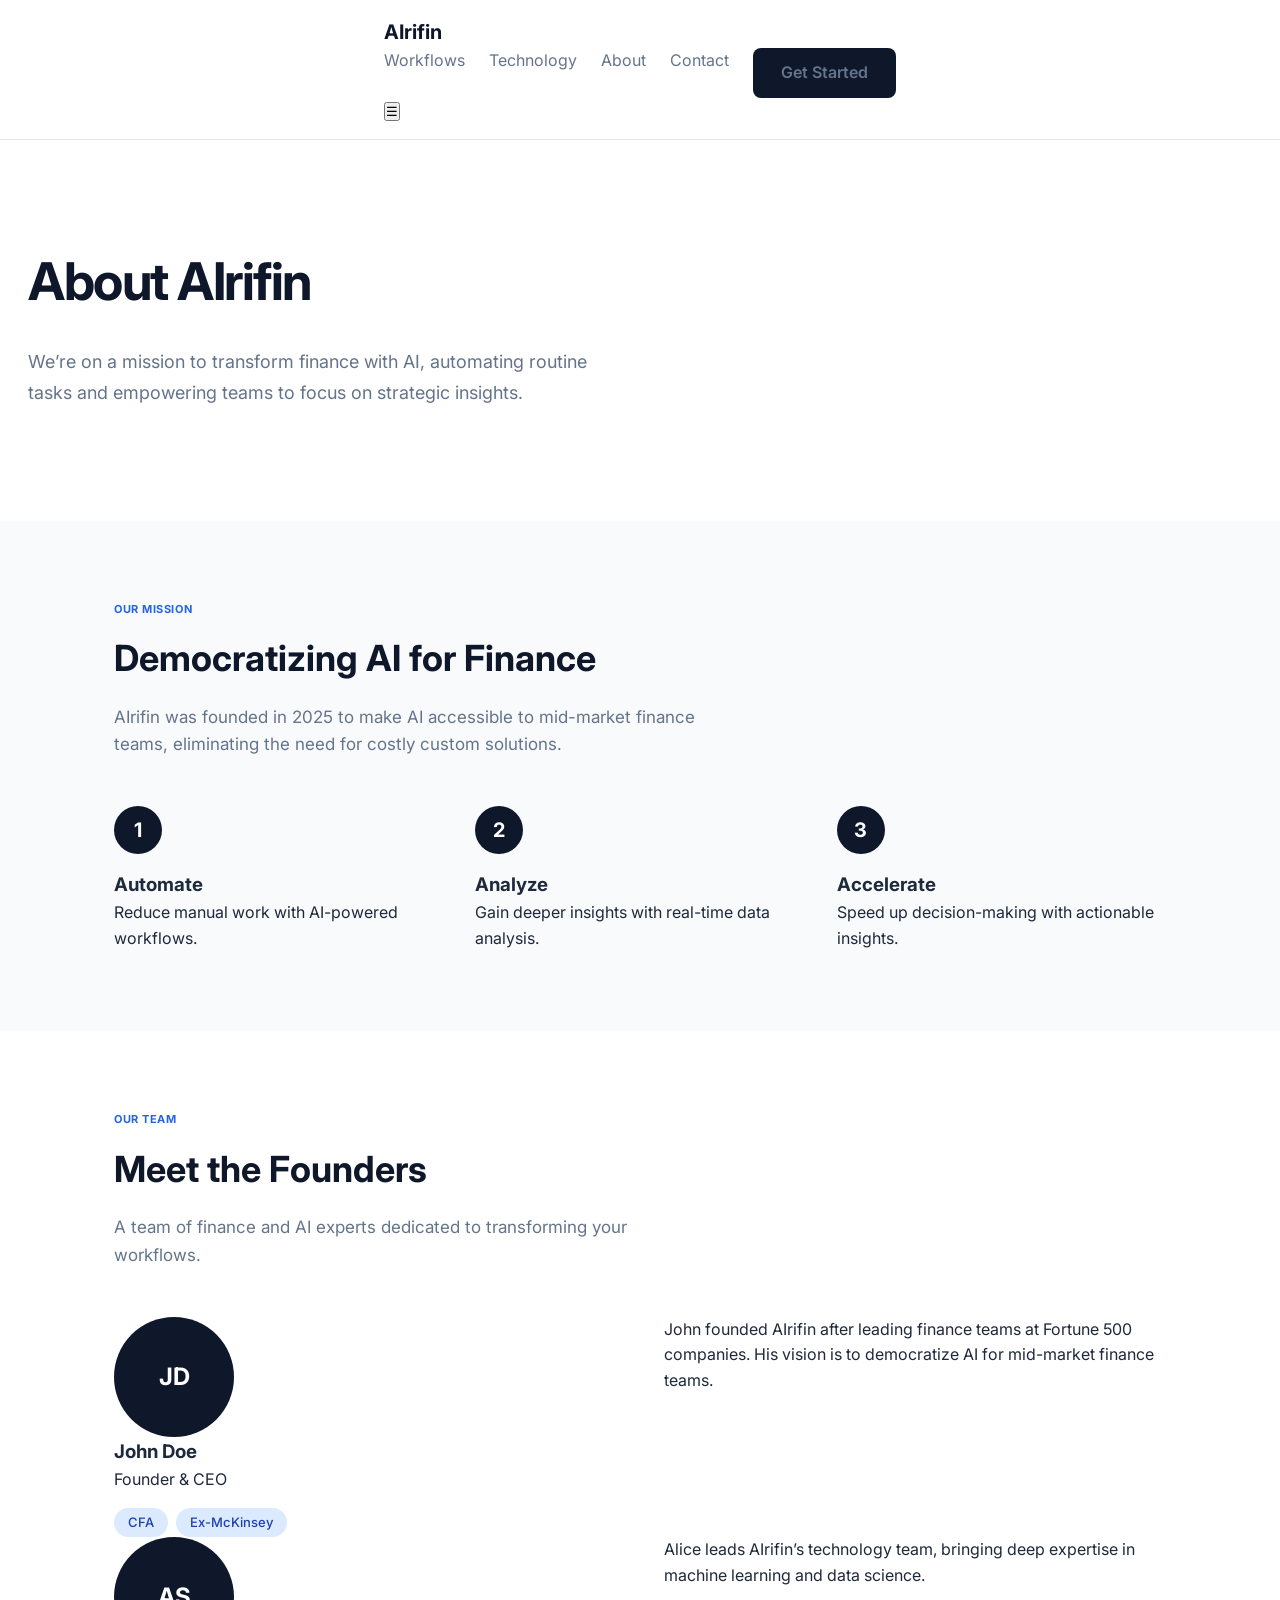
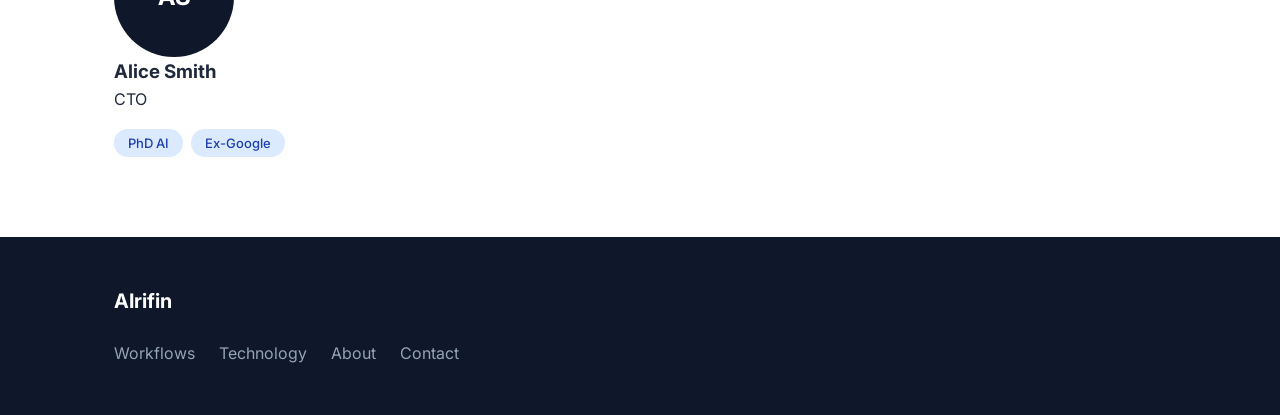
==== about.html @ da43cbb2 "Full website redesign: 5 pages, 35 workflows, technology stack, about, contact" ====
<!DOCTYPE html>
<html lang="en">
<head>
  <meta charset="UTF-8">
  <meta name="viewport" content="width=device-width, initial-scale=1.0">
  <meta name="description" content="Learn about AIrifin and our mission to transform finance with AI.">
  <title>About AIrifin — AI-Powered CFO Workflows</title>
  <link rel="preconnect" href="https://fonts.googleapis.com">
  <link rel="preconnect" href="https://fonts.gstatic.com" crossorigin>
  <link href="https://fonts.googleapis.com/css2?family=Inter:wght@300;400;500;600;700;800&display=swap" rel="stylesheet">
  <link rel="stylesheet" href="style.css">
</head>
<body>
  <!-- Navigation -->
  <nav class="nav">
    <div class="container">
      <div class="logo">AIrifin</div>
      <div class="nav-links">
        <a href="index.html#workflows">Workflows</a>
        <a href="index.html#technology">Technology</a>
        <a href="#">About</a>
        <a href="index.html#contact">Contact</a>
        <a href="index.html#" class="btn-primary">Get Started</a>
      </div>
      <button class="menu-toggle">☰</button>
    </div>
  </nav>

  <!-- Hero Section -->
  <section class="hero">
    <div class="container">
      <div>
        <h1>About AIrifin</h1>
        <p>We’re on a mission to transform finance with AI, automating routine tasks and empowering teams to focus on strategic insights.</p>
      </div>
    </div>
  </section>

  <!-- Mission Section -->
  <section class="section section-gray">
    <div class="container">
      <div class="section-label">Our Mission</div>
      <h2 class="section-title">Democratizing AI for Finance</h2>
      <p class="section-subtitle">AIrifin was founded in 2025 to make AI accessible to mid-market finance teams, eliminating the need for costly custom solutions.</p>
      <div class="steps">
        <div>
          <div class="step-number">1</div>
          <h3>Automate</h3>
          <p>Reduce manual work with AI-powered workflows.</p>
        </div>
        <div>
          <div class="step-number">2</div>
          <h3>Analyze</h3>
          <p>Gain deeper insights with real-time data analysis.</p>
        </div>
        <div>
          <div class="step-number">3</div>
          <h3>Accelerate</h3>
          <p>Speed up decision-making with actionable insights.</p>
        </div>
      </div>
    </div>
  </section>

  <!-- Team Section -->
  <section class="section">
    <div class="container">
      <div class="section-label">Our Team</div>
      <h2 class="section-title">Meet the Founders</h2>
      <p class="section-subtitle">A team of finance and AI experts dedicated to transforming your workflows.</p>
      <div class="founder-section">
        <div>
          <div class="founder-photo">JD</div>
          <h3>John Doe</h3>
          <p>Founder & CEO</p>
          <div class="credential-badges">
            <span class="credential-badge">CFA</span>
            <span class="credential-badge">Ex-McKinsey</span>
          </div>
        </div>
        <div>
          <p>John founded AIrifin after leading finance teams at Fortune 500 companies. His vision is to democratize AI for mid-market finance teams.</p>
        </div>
      </div>
      <div class="founder-section">
        <div>
          <div class="founder-photo">AS</div>
          <h3>Alice Smith</h3>
          <p>CTO</p>
          <div class="credential-badges">
            <span class="credential-badge">PhD AI</span>
            <span class="credential-badge">Ex-Google</span>
          </div>
        </div>
        <div>
          <p>Alice leads AIrifin’s technology team, bringing deep expertise in machine learning and data science.</p>
        </div>
      </div>
    </div>
  </section>

  <!-- Footer -->
  <footer class="footer">
    <div class="container">
      <div class="logo">AIrifin</div>
      <div class="footer-links">
        <a href="index.html#workflows">Workflows</a>
        <a href="index.html#technology">Technology</a>
        <a href="#">About</a>
        <a href="index.html#contact">Contact</a>
      </div>
    </div>
  </footer>

  <script src="script.js"></script>
</body>
</html>
---- style.css ----
/* Reset */
* {
  margin: 0;
  padding: 0;
  box-sizing: border-box;
}

/* Body */
body {
  font-family: 'Inter', sans-serif;
  color: #1E293B;
  line-height: 1.6;
}

/* Container */
.container {
  max-width: 1100px;
  margin: 0 auto;
  padding: 0 24px;
}

/* Navigation */
.nav {
  position: sticky;
  top: 0;
  background-color: #FFFFFF;
  border-bottom: 1px solid #E2E8F0;
  display: flex;
  justify-content: space-between;
  align-items: center;
  padding: 16px 0;
  z-index: 100;
}

.nav .logo {
  font-weight: 700;
  color: #0F172A;
  font-size: 20px;
}

.nav-links {
  display: flex;
  gap: 24px;
}

.nav-links a {
  color: #64748B;
  text-decoration: none;
  transition: color 0.3s;
}

.nav-links a:hover {
  color: #0F172A;
}

.btn-primary {
  background-color: #0F172A;
  color: #FFFFFF;
  padding: 12px 28px;
  border-radius: 8px;
  border: none;
  cursor: pointer;
  font-weight: 600;
  transition: background-color 0.3s;
}

.btn-primary:hover {
  background-color: #1E293B;
}

.btn-ghost {
  background-color: transparent;
  color: #0F172A;
  border: 1px solid #0F172A;
  padding: 12px 28px;
  border-radius: 8px;
  cursor: pointer;
  font-weight: 600;
  transition: all 0.3s;
}

.btn-ghost:hover {
  background-color: #0F172A;
  color: #FFFFFF;
}

/* Hero Section */
.hero {
  padding: 100px 0 80px;
  display: grid;
  grid-template-columns: 1fr 1fr;
  gap: 48px;
  align-items: center;
}

.hero h1 {
  font-size: 52px;
  font-weight: 700;
  color: #0F172A;
  letter-spacing: -1.5px;
  margin-bottom: 24px;
}

.hero p {
  font-size: 18px;
  color: #64748B;
  line-height: 1.7;
  max-width: 560px;
  margin-bottom: 32px;
}

/* Sections */
.section {
  padding: 80px 0;
}

.section-gray {
  background-color: #F8FAFC;
}

.section-navy {
  background-color: #0F172A;
  color: #FFFFFF;
}

.section-label {
  font-size: 11px;
  text-transform: uppercase;
  font-weight: 700;
  letter-spacing: 0.05em;
  color: #2563EB;
  margin-bottom: 12px;
}

h2.section-title {
  font-size: 36px;
  font-weight: 700;
  color: #0F172A;
  margin-bottom: 16px;
}

.section-subtitle {
  font-size: 17px;
  color: #64748B;
  max-width: 600px;
  margin-bottom: 48px;
}

/* Cards */
.card-grid {
  display: grid;
  grid-template-columns: repeat(auto-fill, minmax(280px, 1fr));
  gap: 24px;
}

.card {
  background-color: #FFFFFF;
  border: 1px solid #E2E8F0;
  border-radius: 12px;
  padding: 28px;
  transition: all 0.3s;
}

.card:hover {
  box-shadow: 0 4px 6px rgba(0, 0, 0, 0.1);
  transform: translateY(-2px);
}

/* Badges */
.badge {
  display: inline-block;
  padding: 4px 12px;
  border-radius: 100px;
  font-size: 12px;
  font-weight: 600;
}

.badge-blue {
  background-color: #DBEAFE;
  color: #1D4ED8;
}

.badge-green {
  background-color: #D1FAE5;
  color: #065F46;
}

.badge-purple {
  background-color: #EDE9FE;
  color: #5B21B6;
}

.badge-orange {
  background-color: #FEF3C7;
  color: #92400E;
}

.badge-gray {
  background-color: #F1F5F9;
  color: #475569;
}

/* Workflow Card */
.workflow-card {
  position: relative;
}

.workflow-card .output,
.workflow-card .cadence {
  font-size: 12px;
  color: #64748B;
  margin-top: 8px;
}

/* Filter Bar */
.filter-bar {
  display: flex;
  gap: 8px;
  margin-bottom: 32px;
  flex-wrap: wrap;
}

.filter-btn {
  background-color: #F1F5F9;
  color: #475569;
  padding: 8px 16px;
  border-radius: 100px;
  border: none;
  cursor: pointer;
  font-weight: 600;
  transition: all 0.3s;
}

.filter-btn.active {
  background-color: #0F172A;
  color: #FFFFFF;
}

/* Chat Mockup */
.chat-mockup {
  background-color: #0F172A;
  border-radius: 12px;
  overflow: hidden;
}

.chat-header {
  background-color: #1E293B;
  padding: 12px 16px;
  display: flex;
  align-items: center;
  gap: 8px;
}

.chat-header p {
  color: #FFFFFF;
  font-size: 14px;
}

.chat-dot {
  width: 8px;
  height: 8px;
  background-color: #22C55E;
  border-radius: 50%;
}

.chat-messages {
  padding: 16px;
  display: flex;
  flex-direction: column;
  gap: 12px;
}

.msg-user {
  background-color: #2563EB;
  color: #FFFFFF;
  padding: 10px 14px;
  border-radius: 12px 12px 2px 12px;
  max-width: 80%;
  align-self: flex-end;
  font-size: 14px;
}

.msg-bot {
  background-color: #1E293B;
  color: #E2E8F0;
  padding: 12px 14px;
  border-radius: 12px 12px 12px 2px;
  max-width: 85%;
  font-size: 13px;
}

.msg-table {
  border-collapse: collapse;
  width: 100%;
  margin: 8px 0;
  font-size: 12px;
}

.msg-table th {
  color: #94A3B8;
  background-color: #334155;
  padding: 6px 8px;
  text-align: left;
  font-weight: 600;
}

.msg-table td {
  padding: 5px 8px;
  border-top: 1px solid #334155;
}

/* Steps */
.steps {
  display: grid;
  grid-template-columns: repeat(3, 1fr);
  gap: 32px;
}

.step-number {
  width: 48px;
  height: 48px;
  background-color: #0F172A;
  color: #FFFFFF;
  border-radius: 50%;
  display: flex;
  align-items: center;
  justify-content: center;
  font-size: 20px;
  font-weight: 700;
  margin-bottom: 16px;
}

/* Tech Strip */
.tech-strip {
  padding: 32px 0;
  border-top: 1px solid #E2E8F0;
  border-bottom: 1px solid #E2E8F0;
  display: flex;
  align-items: center;
  gap: 24px;
  flex-wrap: wrap;
}

.tech-badge {
  background-color: #F1F5F9;
  padding: 8px 16px;
  border-radius: 100px;
  font-size: 13px;
  font-weight: 600;
}

/* Founder Section */
.founder-section {
  display: grid;
  grid-template-columns: 1fr 1fr;
  gap: 48px;
  align-items: start;
}

.founder-photo {
  width: 120px;
  height: 120px;
  background-color: #0F172A;
  color: #FFFFFF;
  border-radius: 50%;
  display: flex;
  align-items: center;
  justify-content: center;
  font-size: 24px;
  font-weight: 700;
}

.credential-badges {
  display: flex;
  gap: 8px;
  flex-wrap: wrap;
  margin-top: 16px;
}

.credential-badge {
  background-color: #DBEAFE;
  color: #1E40AF;
  padding: 4px 14px;
  border-radius: 100px;
  font-size: 13px;
  font-weight: 500;
}

/* LLM Grid */
.llm-grid {
  display: grid;
  grid-template-columns: repeat(auto-fill, minmax(200px, 1fr));
  gap: 20px;
}

.llm-card .best-for {
  font-size: 12px;
  color: #2563EB;
  margin-top: 8px;
}

/* Output Grid */
.output-grid {
  display: grid;
  grid-template-columns: repeat(auto-fill, minmax(160px, 1fr));
  gap: 16px;
}

.output-item {
  background-color: #F8FAFC;
  border: 1px solid #E2E8F0;
  padding: 16px;
  border-radius: 8px;
}

.status-live {
  color: #22C55E;
}

.status-soon {
  color: #64748B;
}

/* Datasource Grid */
.datasource-grid {
  display: grid;
  grid-template-columns: 1fr 1fr;
  gap: 16px;
}

.datasource-grid li {
  list-style: none;
  display: flex;
  align-items: center;
  gap: 8px;
}

.datasource-grid li::before {
  content: "✓";
  color: #22C55E;
}

/* Security Points */
.security-points {
  display: flex;
  flex-direction: column;
  gap: 16px;
}

/* Contact Grid */
.contact-grid {
  display: grid;
  grid-template-columns: 1fr 1fr;
  gap: 48px;
}

/* Form */
form input,
form textarea {
  width: 100%;
  border: 1px solid #E2E8F0;
  padding: 12px 16px;
  border-radius: 8px;
  font-family: 'Inter', sans-serif;
  font-size: 16px;
  transition: all 0.3s;
}

form input:focus,
form textarea:focus {
  outline: none;
  border-color: #2563EB;
}

.form-group {
  margin-bottom: 20px;
}

.form-group label {
  display: block;
  font-size: 14px;
  font-weight: 600;
  margin-bottom: 8px;
}

/* Expect Steps */
.expect-steps {
  display: flex;
  flex-direction: column;
  gap: 16px;
}

.expect-steps li {
  list-style: none;
  counter-increment: step-counter;
  position: relative;
  padding-left: 32px;
}

.expect-steps li::before {
  content: counter(step-counter);
  position: absolute;
  left: 0;
  top: 0;
  font-weight: 700;
  color: #2563EB;
}

/* Footer */
.footer {
  background-color: #0F172A;
  padding: 48px 0;
  color: #FFFFFF;
}

.footer .logo {
  font-weight: 700;
  font-size: 20px;
  margin-bottom: 24px;
}

.footer-links {
  display: flex;
  gap: 24px;
}

.footer-links a {
  color: #94A3B8;
  text-decoration: none;
  transition: color 0.3s;
}

.footer-links a:hover {
  color: #FFFFFF;
}

/* Mobile Styles */
@media (max-width: 768px) {
  .nav-links {
    display: none;
    flex-direction: column;
    gap: 16px;
    position: absolute;
    top: 100%;
    left: 0;
    right: 0;
    background-color: #FFFFFF;
    padding: 16px 24px;
    border-bottom: 1px solid #E2E8F0;
  }

  .nav-links.nav-open {
    display: flex;
  }

  .menu-toggle {
    display: block;
    cursor: pointer;
  }

  .hero {
    grid-template-columns: 1fr;
    text-align: center;
  }

  .hero p {
    margin: 0 auto 32px;
  }

  .steps,
  .founder-section,
  .contact-grid {
    grid-template-columns: 1fr;
  }
}

/* Fade-in Animation */
.fade-in {
  opacity: 0;
  transform: translateY(20px);
  transition: opacity 0.5s, transform 0.5s;
}

.fade-in.visible {
  opacity: 1;
  transform: translateY(0);
}
/* ── Additional styles for technology, workflows, contact pages ─ */

.page-hero { padding: 80px 0 60px; }

/* LLM cards */
.llm-grid { display: grid; grid-template-columns: repeat(auto-fill, minmax(200px, 1fr)); gap: 20px; }
.llm-card { background: #fff; border: 1px solid #E2E8F0; border-radius: 12px; padding: 24px; }
.llm-name { font-size: 16px; font-weight: 700; color: #0F172A; margin-bottom: 10px; }
.best-for { font-size: 12px; color: #2563EB; font-weight: 600; margin-top: 12px; padding-top: 12px; border-top: 1px solid #E2E8F0; }

/* Output grid */
.output-grid { display: grid; grid-template-columns: repeat(auto-fill, minmax(160px, 1fr)); gap: 16px; }
.output-item { background: #F8FAFC; border: 1px solid #E2E8F0; padding: 16px; border-radius: 10px; }

/* Data sources */
.datasource-grid { display: grid; grid-template-columns: 1fr 1fr; gap: 16px; max-width: 600px; }
.datasource-list { list-style: none; }
.datasource-list li { padding: 8px 0; border-bottom: 1px solid #F1F5F9; color: #1E293B; font-size: 15px; }

/* Security */
.security-points { display: flex; flex-direction: column; gap: 20px; }
.security-point strong { display: block; margin-bottom: 4px; color: #0F172A; }
.security-point p { color: #64748B; font-size: 14px; }

/* Workflow cards */
.workflow-group { margin-bottom: 16px; }
.workflow-group-header { margin-bottom: 20px; }
.workflow-meta { display: flex; gap: 12px; flex-wrap: wrap; margin-top: 16px; padding-top: 14px; border-top: 1px solid #F1F5F9; }
.workflow-output { font-size: 12px; color: #64748B; }
.workflow-cadence { font-size: 12px; color: #64748B; }
.workflow-card h3 { font-size: 15px; font-weight: 700; color: #0F172A; margin: 10px 0 8px; }
.workflow-card p { font-size: 13px; color: #64748B; line-height: 1.6; }

/* Filter bar */
.filter-bar { display: flex; gap: 8px; flex-wrap: wrap; margin-bottom: 32px; }
.filter-btn { padding: 8px 18px; border-radius: 100px; border: 1px solid #E2E8F0; background: #F8FAFC; color: #475569; font-size: 13px; font-weight: 500; cursor: pointer; transition: all 0.15s; }
.filter-btn:hover { border-color: #2563EB; color: #2563EB; }
.filter-btn.active { background: #0F172A; color: white; border-color: #0F172A; }

/* Contact page */
.contact-grid { display: grid; grid-template-columns: 1fr 1fr; gap: 48px; }
.form-group { margin-bottom: 20px; }
.form-group label { display: block; font-size: 13px; font-weight: 600; color: #1E293B; margin-bottom: 6px; }
.form-group input, .form-group textarea { width: 100%; padding: 12px 16px; border: 1px solid #E2E8F0; border-radius: 8px; font-size: 14px; font-family: inherit; color: #1E293B; transition: border-color 0.15s; }
.form-group input:focus, .form-group textarea:focus { outline: none; border-color: #2563EB; box-shadow: 0 0 0 3px rgba(37,99,235,0.1); }
.form-group textarea { resize: vertical; }
.expect-steps { display: flex; flex-direction: column; gap: 20px; }
.expect-step { display: flex; gap: 16px; align-items: flex-start; }
.expect-num { width: 32px; height: 32px; border-radius: 50%; background: #0F172A; color: white; font-size: 14px; font-weight: 700; display: flex; align-items: center; justify-content: center; flex-shrink: 0; }
.expect-step strong { display: block; margin-bottom: 4px; color: #0F172A; }
.expect-step p { font-size: 14px; color: #64748B; }

@media (max-width: 768px) {
  .contact-grid { grid-template-columns: 1fr; }
  .datasource-grid { grid-template-columns: 1fr; }
  .llm-grid { grid-template-columns: 1fr; }
  .output-grid { grid-template-columns: repeat(2, 1fr); }
  .page-hero { padding: 48px 0 32px; }
}
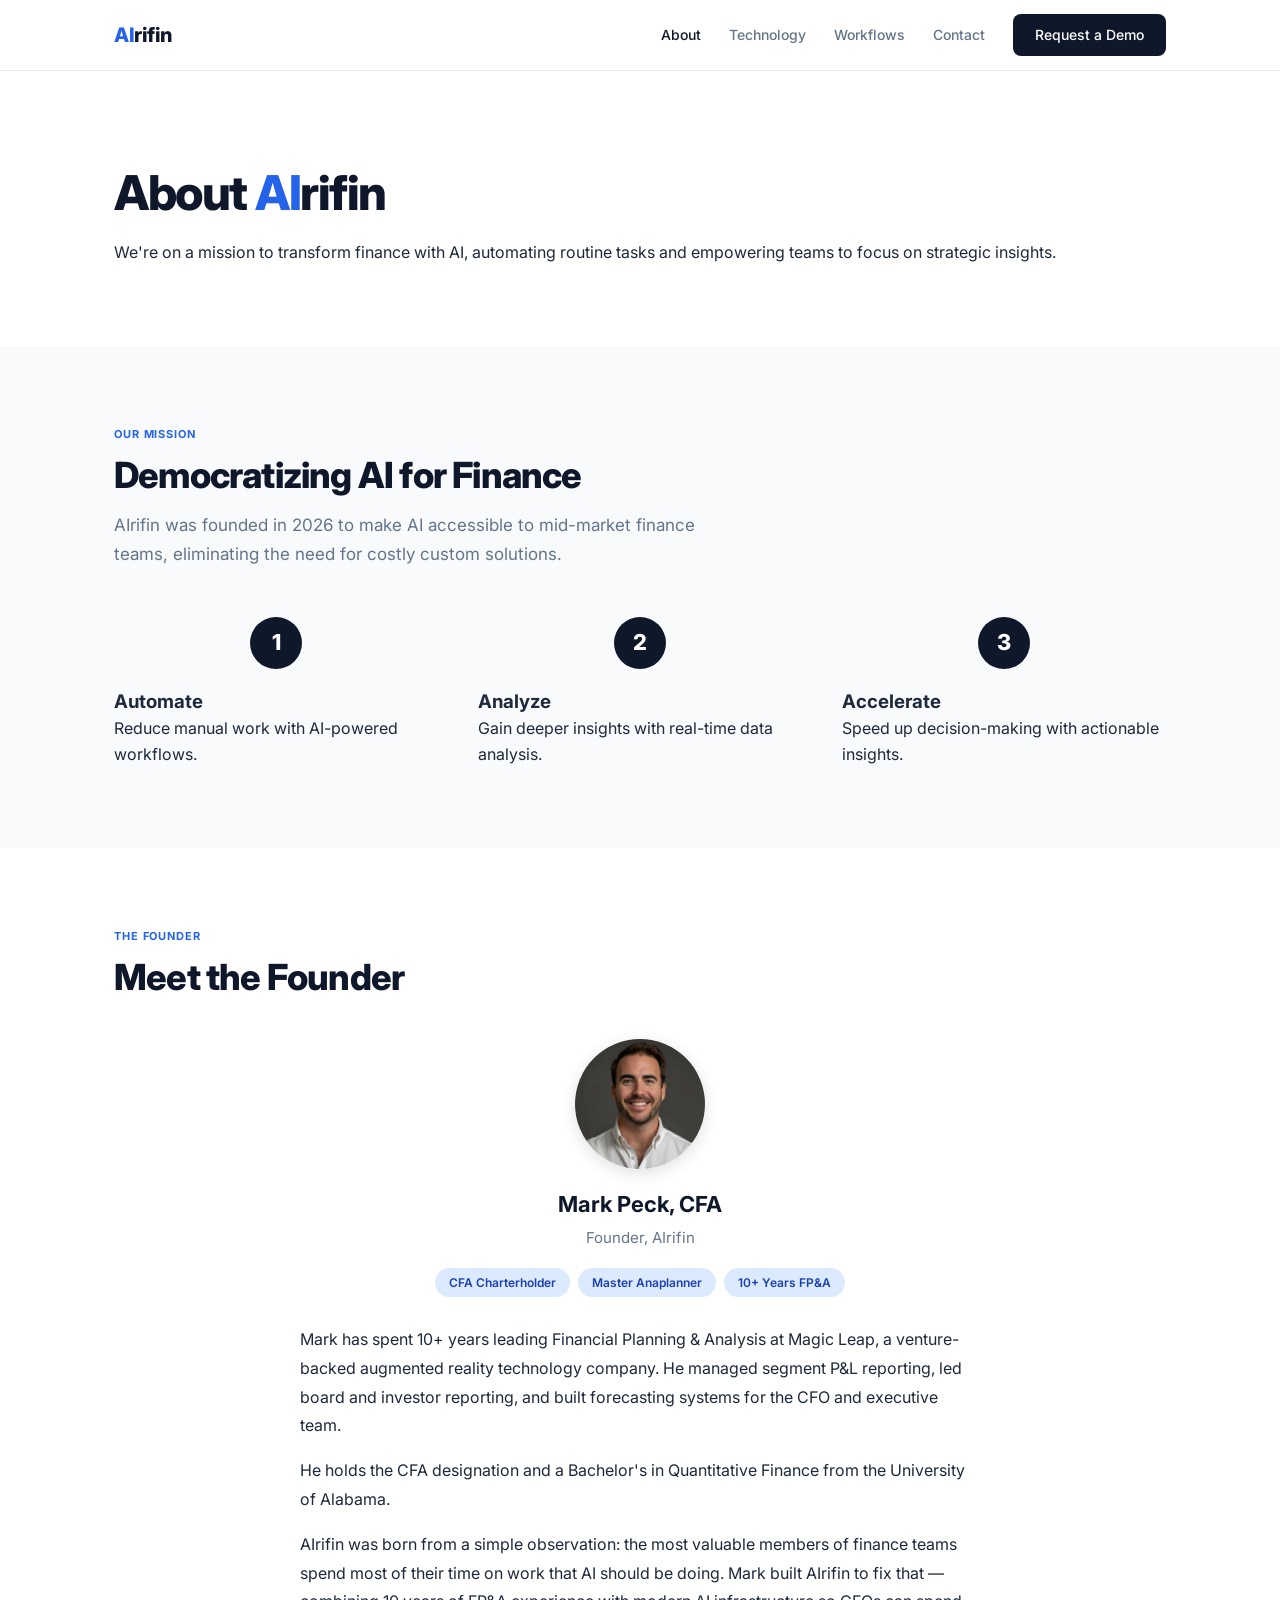
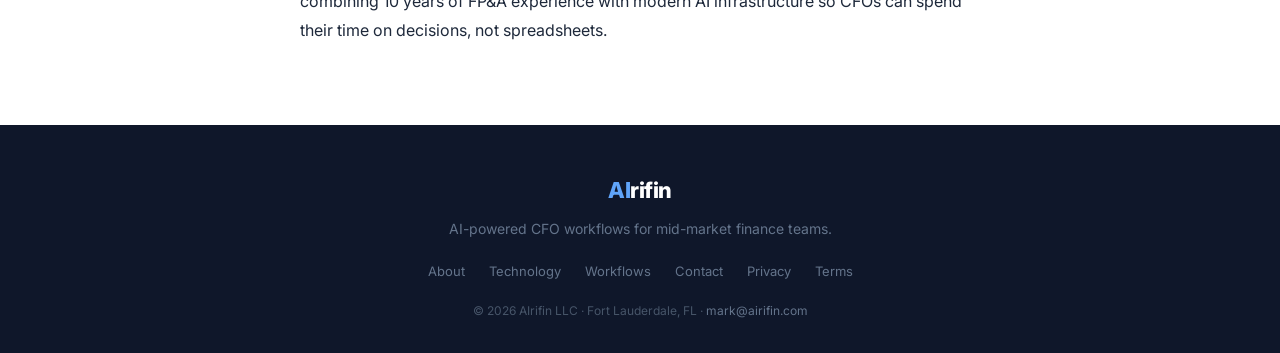
==== commit 1ddf5904: "Website v2: full redesign, 5 pages, headshot, Formspree, AIrifin branding" ====
--- a/about.html
+++ b/about.html
@@ -4,34 +4,33 @@
   <meta charset="UTF-8">
   <meta name="viewport" content="width=device-width, initial-scale=1.0">
   <meta name="description" content="Learn about AIrifin and our mission to transform finance with AI.">
-  <title>About AIrifin — AI-Powered CFO Workflows</title>
+  <title>About AIrifin - AI-Powered CFO Workflows</title>
   <link rel="preconnect" href="https://fonts.googleapis.com">
   <link rel="preconnect" href="https://fonts.gstatic.com" crossorigin>
   <link href="https://fonts.googleapis.com/css2?family=Inter:wght@300;400;500;600;700;800&display=swap" rel="stylesheet">
   <link rel="stylesheet" href="style.css">
 </head>
 <body>
-  <!-- Navigation -->
-  <nav class="nav">
-    <div class="container">
-      <div class="logo">AIrifin</div>
-      <div class="nav-links">
-        <a href="index.html#workflows">Workflows</a>
-        <a href="index.html#technology">Technology</a>
-        <a href="#">About</a>
-        <a href="index.html#contact">Contact</a>
-        <a href="index.html#" class="btn-primary">Get Started</a>
-      </div>
-      <button class="menu-toggle">☰</button>
+<nav>
+  <div class="container nav-inner">
+    <a href="index.html" class="nav-logo"><span style="color:#2563EB;">AI</span>rifin</a>
+    <button class="menu-toggle" aria-label="Toggle menu">☰</button>
+    <div class="nav-links">
+      <a href="about.html" class="active">About</a>
+      <a href="technology.html">Technology</a>
+      <a href="workflows.html">Workflows</a>
+      <a href="contact.html">Contact</a>
+      <a href="mailto:mark@airifin.com" class="btn-primary">Request a Demo</a>
     </div>
-  </nav>
+  </div>
+</nav>
 
   <!-- Hero Section -->
   <section class="hero">
     <div class="container">
       <div>
-        <h1>About AIrifin</h1>
-        <p>We’re on a mission to transform finance with AI, automating routine tasks and empowering teams to focus on strategic insights.</p>
+        <h1>About <span style="color:#2563EB;">AI</span>rifin</h1>
+        <p>We're on a mission to transform finance with AI, automating routine tasks and empowering teams to focus on strategic insights.</p>
       </div>
     </div>
   </section>
@@ -41,7 +40,7 @@
     <div class="container">
       <div class="section-label">Our Mission</div>
       <h2 class="section-title">Democratizing AI for Finance</h2>
-      <p class="section-subtitle">AIrifin was founded in 2025 to make AI accessible to mid-market finance teams, eliminating the need for costly custom solutions.</p>
+      <p class="section-subtitle">AIrifin was founded in 2026 to make AI accessible to mid-market finance teams, eliminating the need for costly custom solutions.</p>
       <div class="steps">
         <div>
           <div class="step-number">1</div>
@@ -62,55 +61,42 @@
     </div>
   </section>
 
-  <!-- Team Section -->
+  <!-- Founder Section -->
   <section class="section">
     <div class="container">
-      <div class="section-label">Our Team</div>
-      <h2 class="section-title">Meet the Founders</h2>
-      <p class="section-subtitle">A team of finance and AI experts dedicated to transforming your workflows.</p>
-      <div class="founder-section">
-        <div>
-          <div class="founder-photo">JD</div>
-          <h3>John Doe</h3>
-          <p>Founder & CEO</p>
-          <div class="credential-badges">
-            <span class="credential-badge">CFA</span>
-            <span class="credential-badge">Ex-McKinsey</span>
-          </div>
+      <p class="section-label">The Founder</p>
+      <h2 class="section-title">Meet the Founder</h2>
+      <div style="max-width:680px;margin:40px auto 0;text-align:center;">
+        <img src="mark-peck.jpg" alt="Mark Peck, CFA — Founder, AIrifin" style="width:130px;height:130px;border-radius:50%;object-fit:cover;object-position:center top;margin:0 auto 18px;display:block;box-shadow:0 4px 16px rgba(0,0,0,0.12);">
+        <h3 style="font-size:22px;font-weight:700;color:#0F172A;margin-bottom:4px;">Mark Peck, CFA</h3>
+        <p style="color:#64748B;font-size:15px;margin-bottom:18px;">Founder, AIrifin</p>
+        <div class="credential-badges" style="justify-content:center;margin-bottom:28px;">
+          <span class="credential-badge">CFA Charterholder</span>
+          <span class="credential-badge">Master Anaplanner</span>
+          <span class="credential-badge">10+ Years FP&amp;A</span>
         </div>
-        <div>
-          <p>John founded AIrifin after leading finance teams at Fortune 500 companies. His vision is to democratize AI for mid-market finance teams.</p>
-        </div>
-      </div>
-      <div class="founder-section">
-        <div>
-          <div class="founder-photo">AS</div>
-          <h3>Alice Smith</h3>
-          <p>CTO</p>
-          <div class="credential-badges">
-            <span class="credential-badge">PhD AI</span>
-            <span class="credential-badge">Ex-Google</span>
-          </div>
-        </div>
-        <div>
-          <p>Alice leads AIrifin’s technology team, bringing deep expertise in machine learning and data science.</p>
-        </div>
+        <p style="font-size:16px;line-height:1.8;color:#1E293B;margin-bottom:16px;text-align:left;">Mark has spent 10+ years leading Financial Planning &amp; Analysis at Magic Leap, a venture-backed augmented reality technology company. He managed segment P&amp;L reporting, led board and investor reporting, and built forecasting systems for the CFO and executive team.</p>
+        <p style="font-size:16px;line-height:1.8;color:#1E293B;margin-bottom:16px;text-align:left;">He holds the CFA designation and a Bachelor's in Quantitative Finance from the University of Alabama.</p>
+        <p style="font-size:16px;line-height:1.8;color:#1E293B;text-align:left;">AIrifin was born from a simple observation: the most valuable members of finance teams spend most of their time on work that AI should be doing. Mark built AIrifin to fix that — combining 10 years of FP&amp;A experience with modern AI infrastructure so CFOs can spend their time on decisions, not spreadsheets.</p>
       </div>
     </div>
   </section>
 
-  <!-- Footer -->
-  <footer class="footer">
-    <div class="container">
-      <div class="logo">AIrifin</div>
-      <div class="footer-links">
-        <a href="index.html#workflows">Workflows</a>
-        <a href="index.html#technology">Technology</a>
-        <a href="#">About</a>
-        <a href="index.html#contact">Contact</a>
-      </div>
+  <footer>
+  <div class="container footer-inner">
+    <div class="footer-logo"><span style="color:#60A5FA;">AI</span>rifin</div>
+    <p class="footer-tagline">AI-powered CFO workflows for mid-market finance teams.</p>
+    <div class="footer-links">
+      <a href="about.html">About</a>
+      <a href="technology.html">Technology</a>
+      <a href="workflows.html">Workflows</a>
+      <a href="contact.html">Contact</a>
+      <a href="privacy.html">Privacy</a>
+      <a href="terms.html">Terms</a>
     </div>
-  </footer>
+    <p class="footer-copy">© 2026 AIrifin LLC · Fort Lauderdale, FL · <a href="mailto:mark@airifin.com">mark@airifin.com</a></p>
+  </div>
+</footer>
 
   <script src="script.js"></script>
 </body>
--- a/style.css
+++ b/style.css
@@ -1,646 +1,166 @@
-/* Reset */
-* {
-  margin: 0;
-  padding: 0;
-  box-sizing: border-box;
-}
+/* ── Reset & Base ───────────────────────────────────────────── */
+*, *::before, *::after { box-sizing: border-box; margin: 0; padding: 0; }
+html { scroll-behavior: smooth; }
+body { font-family: 'Inter', -apple-system, sans-serif; color: #1E293B; background: #fff; -webkit-font-smoothing: antialiased; line-height: 1.6; }
+a { text-decoration: none; }
+img { max-width: 100%; }
 
-/* Body */
-body {
-  font-family: 'Inter', sans-serif;
-  color: #1E293B;
-  line-height: 1.6;
-}
+/* ── Container ──────────────────────────────────────────────── */
+.container { max-width: 1100px; margin: 0 auto; padding: 0 24px; }
 
-/* Container */
-.container {
-  max-width: 1100px;
-  margin: 0 auto;
-  padding: 0 24px;
-}
+/* ── Navigation ─────────────────────────────────────────────── */
+nav { position: sticky; top: 0; background: rgba(255,255,255,0.95); backdrop-filter: blur(8px); border-bottom: 1px solid #E2E8F0; z-index: 100; padding: 14px 0; }
+.nav-inner { display: flex; align-items: center; justify-content: space-between; }
+.nav-logo { font-size: 20px; font-weight: 800; color: #0F172A; letter-spacing: -0.5px; }
+.nav-links { display: flex; align-items: center; gap: 28px; }
+.nav-links a { color: #64748B; font-size: 14px; font-weight: 500; transition: color 0.15s; }
+.nav-links a:hover, .nav-links a.active { color: #0F172A; }
+.menu-toggle { display: none; background: none; border: none; font-size: 20px; cursor: pointer; padding: 4px; }
 
-/* Navigation */
-.nav {
-  position: sticky;
-  top: 0;
-  background-color: #FFFFFF;
-  border-bottom: 1px solid #E2E8F0;
-  display: flex;
-  justify-content: space-between;
-  align-items: center;
-  padding: 16px 0;
-  z-index: 100;
-}
+/* ── Buttons ─────────────────────────────────────────────────── */
+.btn-primary { display: inline-block; background: #0F172A; color: #fff !important; padding: 10px 22px; border-radius: 8px; font-size: 14px; font-weight: 600; transition: background 0.15s; border: none; cursor: pointer; }
+.btn-primary:hover { background: #1E293B; }
+.btn-ghost { display: inline-block; color: #0F172A; border: 1.5px solid #CBD5E1; padding: 10px 22px; border-radius: 8px; font-size: 14px; font-weight: 600; transition: all 0.15s; }
+.btn-ghost:hover { background: #F8FAFC; }
 
-.nav .logo {
-  font-weight: 700;
-  color: #0F172A;
-  font-size: 20px;
-}
+/* ── Sections ────────────────────────────────────────────────── */
+.section { padding: 80px 0; }
+.section-gray { background: #F8FAFC; }
+.section-navy { background: #0F172A; }
+.section-label { font-size: 11px; font-weight: 700; letter-spacing: 0.08em; text-transform: uppercase; color: #2563EB; margin-bottom: 12px; display: block; }
+.section-title { font-size: 36px; font-weight: 800; color: #0F172A; letter-spacing: -0.8px; line-height: 1.15; margin-bottom: 14px; }
+.section-subtitle { font-size: 17px; color: #64748B; line-height: 1.7; max-width: 600px; margin-bottom: 48px; }
 
-.nav-links {
-  display: flex;
-  gap: 24px;
-}
+/* ── Hero ────────────────────────────────────────────────────── */
+.hero { padding: 96px 0 80px; background: #fff; }
+.hero-inner { display: grid; grid-template-columns: 1fr 1fr; gap: 64px; align-items: center; }
+.hero h1 { font-size: 48px; font-weight: 800; color: #0F172A; letter-spacing: -1.5px; line-height: 1.1; margin-bottom: 20px; }
+.hero-sub { font-size: 18px; color: #64748B; line-height: 1.7; max-width: 520px; margin-bottom: 36px; }
+.hero-cta { display: flex; gap: 14px; align-items: center; flex-wrap: wrap; }
 
-.nav-links a {
-  color: #64748B;
-  text-decoration: none;
-  transition: color 0.3s;
-}
+/* ── Chat Mockup ─────────────────────────────────────────────── */
+.chat-mockup { background: #0F172A; border-radius: 14px; overflow: hidden; box-shadow: 0 24px 64px rgba(0,0,0,0.2); }
+.chat-header { background: #1E293B; padding: 12px 16px; display: flex; align-items: center; gap: 8px; font-size: 13px; color: #E2E8F0; font-weight: 600; }
+.chat-dot { width: 8px; height: 8px; border-radius: 50%; background: #22C55E; flex-shrink: 0; }
+.chat-messages { padding: 16px; display: flex; flex-direction: column; gap: 12px; }
+.msg-user { background: #2563EB; color: #fff; padding: 10px 14px; border-radius: 14px 14px 2px 14px; font-size: 14px; align-self: flex-end; max-width: 80%; }
+.msg-bot { background: #1E293B; color: #E2E8F0; padding: 14px 16px; border-radius: 14px 14px 14px 2px; font-size: 13px; max-width: 90%; line-height: 1.5; }
+.msg-table { border-collapse: collapse; width: 100%; margin: 6px 0; font-size: 11.5px; }
+.msg-table th { color: #94A3B8; padding: 5px 8px; text-align: left; font-weight: 600; font-size: 10px; text-transform: uppercase; letter-spacing: 0.05em; }
+.msg-table td { padding: 5px 8px; border-top: 1px solid #334155; }
 
-.nav-links a:hover {
-  color: #0F172A;
-}
+/* ── Steps ───────────────────────────────────────────────────── */
+.steps { display: grid; grid-template-columns: repeat(3, 1fr); gap: 40px; }
+.step { text-align: center; }
+.step-number { width: 52px; height: 52px; border-radius: 50%; background: #0F172A; color: #fff; font-size: 22px; font-weight: 800; display: flex; align-items: center; justify-content: center; margin: 0 auto 18px; }
+.step h3 { font-size: 17px; font-weight: 700; color: #0F172A; margin-bottom: 10px; }
+.step p { font-size: 14px; color: #64748B; line-height: 1.7; }
 
-.btn-primary {
-  background-color: #0F172A;
-  color: #FFFFFF;
-  padding: 12px 28px;
-  border-radius: 8px;
-  border: none;
-  cursor: pointer;
-  font-weight: 600;
-  transition: background-color 0.3s;
-}
+/* ── Cards ───────────────────────────────────────────────────── */
+.card-grid { display: grid; grid-template-columns: repeat(auto-fill, minmax(240px, 1fr)); gap: 20px; }
+.card { background: #fff; border: 1px solid #E2E8F0; border-radius: 12px; padding: 26px; transition: transform 0.2s, box-shadow 0.2s; }
+.card:hover { transform: translateY(-3px); box-shadow: 0 12px 32px rgba(0,0,0,0.08); }
+.card h3 { font-size: 16px; font-weight: 700; color: #0F172A; margin-bottom: 10px; }
+.card p { font-size: 14px; color: #64748B; line-height: 1.65; }
 
-.btn-primary:hover {
-  background-color: #1E293B;
-}
+/* ── Badges ──────────────────────────────────────────────────── */
+.badge { display: inline-block; padding: 4px 12px; border-radius: 100px; font-size: 12px; font-weight: 600; }
+.badge-blue { background: #DBEAFE; color: #1D4ED8; }
+.badge-green { background: #D1FAE5; color: #065F46; }
+.badge-purple { background: #EDE9FE; color: #5B21B6; }
+.badge-orange { background: #FEF3C7; color: #92400E; }
+.badge-gray { background: #F1F5F9; color: #475569; }
 
-.btn-ghost {
-  background-color: transparent;
-  color: #0F172A;
-  border: 1px solid #0F172A;
-  padding: 12px 28px;
-  border-radius: 8px;
-  cursor: pointer;
-  font-weight: 600;
-  transition: all 0.3s;
-}
+/* ── Tech Strip ─────────────────────────────────────────────── */
+.tech-strip { display: flex; align-items: center; gap: 20px; flex-wrap: wrap; }
+.tech-badge { background: #F1F5F9; padding: 7px 16px; border-radius: 100px; font-size: 13px; font-weight: 600; color: #475569; }
 
-.btn-ghost:hover {
-  background-color: #0F172A;
-  color: #FFFFFF;
-}
+/* ── Footer ─────────────────────────────────────────────────── */
+footer { background: #0F172A; padding: 48px 0 32px; }
+.footer-inner { text-align: center; }
+.footer-logo { font-size: 22px; font-weight: 800; color: #fff; margin-bottom: 10px; letter-spacing: -0.5px; }
+.footer-tagline { color: #64748B; font-size: 14px; margin-bottom: 20px; }
+.footer-links { display: flex; justify-content: center; gap: 24px; flex-wrap: wrap; margin-bottom: 20px; }
+.footer-links a { color: #64748B; font-size: 13px; transition: color 0.15s; }
+.footer-links a:hover { color: #94A3B8; }
+.footer-copy { font-size: 12px; color: #475569; }
+.footer-copy a { color: #64748B; }
 
-/* Hero Section */
-.hero {
-  padding: 100px 0 80px;
-  display: grid;
-  grid-template-columns: 1fr 1fr;
-  gap: 48px;
-  align-items: center;
-}
+/* ── About page ─────────────────────────────────────────────── */
+.page-hero { padding: 80px 0 60px; }
+.three-col { display: grid; grid-template-columns: repeat(3, 1fr); gap: 32px; }
+.three-col h3 { font-size: 17px; font-weight: 700; color: #0F172A; margin-bottom: 10px; }
+.three-col p { font-size: 14px; color: #64748B; line-height: 1.7; }
+.founder-section { display: grid; grid-template-columns: auto 1fr; gap: 40px; align-items: start; }
+.founder-photo { width: 120px; height: 120px; border-radius: 50%; background: #0F172A; color: #fff; font-size: 24px; font-weight: 800; display: flex; align-items: center; justify-content: center; flex-shrink: 0; }
+.credential-badges { display: flex; gap: 8px; flex-wrap: wrap; margin-top: 16px; }
+.credential-badge { background: #DBEAFE; color: #1E40AF; padding: 5px 14px; border-radius: 100px; font-size: 12px; font-weight: 600; }
+.commitment-grid { display: grid; grid-template-columns: repeat(2, 1fr); gap: 20px; }
+.commitment-item { background: #fff; border: 1px solid #E2E8F0; border-radius: 10px; padding: 20px; }
+.commitment-item h4 { font-size: 15px; font-weight: 700; color: #0F172A; margin-bottom: 6px; }
+.commitment-item p { font-size: 13px; color: #64748B; }
 
-.hero h1 {
-  font-size: 52px;
-  font-weight: 700;
-  color: #0F172A;
-  letter-spacing: -1.5px;
-  margin-bottom: 24px;
-}
-
-.hero p {
-  font-size: 18px;
-  color: #64748B;
-  line-height: 1.7;
-  max-width: 560px;
-  margin-bottom: 32px;
-}
-
-/* Sections */
-.section {
-  padding: 80px 0;
-}
-
-.section-gray {
-  background-color: #F8FAFC;
-}
-
-.section-navy {
-  background-color: #0F172A;
-  color: #FFFFFF;
-}
-
-.section-label {
-  font-size: 11px;
-  text-transform: uppercase;
-  font-weight: 700;
-  letter-spacing: 0.05em;
-  color: #2563EB;
-  margin-bottom: 12px;
-}
-
-h2.section-title {
-  font-size: 36px;
-  font-weight: 700;
-  color: #0F172A;
-  margin-bottom: 16px;
-}
-
-.section-subtitle {
-  font-size: 17px;
-  color: #64748B;
-  max-width: 600px;
-  margin-bottom: 48px;
-}
-
-/* Cards */
-.card-grid {
-  display: grid;
-  grid-template-columns: repeat(auto-fill, minmax(280px, 1fr));
-  gap: 24px;
-}
-
-.card {
-  background-color: #FFFFFF;
-  border: 1px solid #E2E8F0;
-  border-radius: 12px;
-  padding: 28px;
-  transition: all 0.3s;
-}
-
-.card:hover {
-  box-shadow: 0 4px 6px rgba(0, 0, 0, 0.1);
-  transform: translateY(-2px);
-}
-
-/* Badges */
-.badge {
-  display: inline-block;
-  padding: 4px 12px;
-  border-radius: 100px;
-  font-size: 12px;
-  font-weight: 600;
-}
-
-.badge-blue {
-  background-color: #DBEAFE;
-  color: #1D4ED8;
-}
-
-.badge-green {
-  background-color: #D1FAE5;
-  color: #065F46;
-}
-
-.badge-purple {
-  background-color: #EDE9FE;
-  color: #5B21B6;
-}
-
-.badge-orange {
-  background-color: #FEF3C7;
-  color: #92400E;
-}
-
-.badge-gray {
-  background-color: #F1F5F9;
-  color: #475569;
-}
-
-/* Workflow Card */
-.workflow-card {
-  position: relative;
-}
-
-.workflow-card .output,
-.workflow-card .cadence {
-  font-size: 12px;
-  color: #64748B;
-  margin-top: 8px;
-}
-
-/* Filter Bar */
-.filter-bar {
-  display: flex;
-  gap: 8px;
-  margin-bottom: 32px;
-  flex-wrap: wrap;
-}
-
-.filter-btn {
-  background-color: #F1F5F9;
-  color: #475569;
-  padding: 8px 16px;
-  border-radius: 100px;
-  border: none;
-  cursor: pointer;
-  font-weight: 600;
-  transition: all 0.3s;
-}
-
-.filter-btn.active {
-  background-color: #0F172A;
-  color: #FFFFFF;
-}
-
-/* Chat Mockup */
-.chat-mockup {
-  background-color: #0F172A;
-  border-radius: 12px;
-  overflow: hidden;
-}
-
-.chat-header {
-  background-color: #1E293B;
-  padding: 12px 16px;
-  display: flex;
-  align-items: center;
-  gap: 8px;
-}
-
-.chat-header p {
-  color: #FFFFFF;
-  font-size: 14px;
-}
-
-.chat-dot {
-  width: 8px;
-  height: 8px;
-  background-color: #22C55E;
-  border-radius: 50%;
-}
-
-.chat-messages {
-  padding: 16px;
-  display: flex;
-  flex-direction: column;
-  gap: 12px;
-}
-
-.msg-user {
-  background-color: #2563EB;
-  color: #FFFFFF;
-  padding: 10px 14px;
-  border-radius: 12px 12px 2px 12px;
-  max-width: 80%;
-  align-self: flex-end;
-  font-size: 14px;
-}
-
-.msg-bot {
-  background-color: #1E293B;
-  color: #E2E8F0;
-  padding: 12px 14px;
-  border-radius: 12px 12px 12px 2px;
-  max-width: 85%;
-  font-size: 13px;
-}
-
-.msg-table {
-  border-collapse: collapse;
-  width: 100%;
-  margin: 8px 0;
-  font-size: 12px;
-}
-
-.msg-table th {
-  color: #94A3B8;
-  background-color: #334155;
-  padding: 6px 8px;
-  text-align: left;
-  font-weight: 600;
-}
-
-.msg-table td {
-  padding: 5px 8px;
-  border-top: 1px solid #334155;
-}
-
-/* Steps */
-.steps {
-  display: grid;
-  grid-template-columns: repeat(3, 1fr);
-  gap: 32px;
-}
-
-.step-number {
-  width: 48px;
-  height: 48px;
-  background-color: #0F172A;
-  color: #FFFFFF;
-  border-radius: 50%;
-  display: flex;
-  align-items: center;
-  justify-content: center;
-  font-size: 20px;
-  font-weight: 700;
-  margin-bottom: 16px;
-}
-
-/* Tech Strip */
-.tech-strip {
-  padding: 32px 0;
-  border-top: 1px solid #E2E8F0;
-  border-bottom: 1px solid #E2E8F0;
-  display: flex;
-  align-items: center;
-  gap: 24px;
-  flex-wrap: wrap;
-}
-
-.tech-badge {
-  background-color: #F1F5F9;
-  padding: 8px 16px;
-  border-radius: 100px;
-  font-size: 13px;
-  font-weight: 600;
-}
-
-/* Founder Section */
-.founder-section {
-  display: grid;
-  grid-template-columns: 1fr 1fr;
-  gap: 48px;
-  align-items: start;
-}
-
-.founder-photo {
-  width: 120px;
-  height: 120px;
-  background-color: #0F172A;
-  color: #FFFFFF;
-  border-radius: 50%;
-  display: flex;
-  align-items: center;
-  justify-content: center;
-  font-size: 24px;
-  font-weight: 700;
-}
-
-.credential-badges {
-  display: flex;
-  gap: 8px;
-  flex-wrap: wrap;
-  margin-top: 16px;
-}
-
-.credential-badge {
-  background-color: #DBEAFE;
-  color: #1E40AF;
-  padding: 4px 14px;
-  border-radius: 100px;
-  font-size: 13px;
-  font-weight: 500;
-}
-
-/* LLM Grid */
-.llm-grid {
-  display: grid;
-  grid-template-columns: repeat(auto-fill, minmax(200px, 1fr));
-  gap: 20px;
-}
-
-.llm-card .best-for {
-  font-size: 12px;
-  color: #2563EB;
-  margin-top: 8px;
-}
-
-/* Output Grid */
-.output-grid {
-  display: grid;
-  grid-template-columns: repeat(auto-fill, minmax(160px, 1fr));
-  gap: 16px;
-}
-
-.output-item {
-  background-color: #F8FAFC;
-  border: 1px solid #E2E8F0;
-  padding: 16px;
-  border-radius: 8px;
-}
-
-.status-live {
-  color: #22C55E;
-}
-
-.status-soon {
-  color: #64748B;
-}
-
-/* Datasource Grid */
-.datasource-grid {
-  display: grid;
-  grid-template-columns: 1fr 1fr;
-  gap: 16px;
-}
-
-.datasource-grid li {
-  list-style: none;
-  display: flex;
-  align-items: center;
-  gap: 8px;
-}
-
-.datasource-grid li::before {
-  content: "✓";
-  color: #22C55E;
-}
-
-/* Security Points */
-.security-points {
-  display: flex;
-  flex-direction: column;
-  gap: 16px;
-}
-
-/* Contact Grid */
-.contact-grid {
-  display: grid;
-  grid-template-columns: 1fr 1fr;
-  gap: 48px;
-}
-
-/* Form */
-form input,
-form textarea {
-  width: 100%;
-  border: 1px solid #E2E8F0;
-  padding: 12px 16px;
-  border-radius: 8px;
-  font-family: 'Inter', sans-serif;
-  font-size: 16px;
-  transition: all 0.3s;
-}
-
-form input:focus,
-form textarea:focus {
-  outline: none;
-  border-color: #2563EB;
-}
-
-.form-group {
-  margin-bottom: 20px;
-}
-
-.form-group label {
-  display: block;
-  font-size: 14px;
-  font-weight: 600;
-  margin-bottom: 8px;
-}
-
-/* Expect Steps */
-.expect-steps {
-  display: flex;
-  flex-direction: column;
-  gap: 16px;
-}
-
-.expect-steps li {
-  list-style: none;
-  counter-increment: step-counter;
-  position: relative;
-  padding-left: 32px;
-}
-
-.expect-steps li::before {
-  content: counter(step-counter);
-  position: absolute;
-  left: 0;
-  top: 0;
-  font-weight: 700;
-  color: #2563EB;
-}
-
-/* Footer */
-.footer {
-  background-color: #0F172A;
-  padding: 48px 0;
-  color: #FFFFFF;
-}
-
-.footer .logo {
-  font-weight: 700;
-  font-size: 20px;
-  margin-bottom: 24px;
-}
-
-.footer-links {
-  display: flex;
-  gap: 24px;
-}
-
-.footer-links a {
-  color: #94A3B8;
-  text-decoration: none;
-  transition: color 0.3s;
-}
-
-.footer-links a:hover {
-  color: #FFFFFF;
-}
-
-/* Mobile Styles */
-@media (max-width: 768px) {
-  .nav-links {
-    display: none;
-    flex-direction: column;
-    gap: 16px;
-    position: absolute;
-    top: 100%;
-    left: 0;
-    right: 0;
-    background-color: #FFFFFF;
-    padding: 16px 24px;
-    border-bottom: 1px solid #E2E8F0;
-  }
-
-  .nav-links.nav-open {
-    display: flex;
-  }
-
-  .menu-toggle {
-    display: block;
-    cursor: pointer;
-  }
-
-  .hero {
-    grid-template-columns: 1fr;
-    text-align: center;
-  }
-
-  .hero p {
-    margin: 0 auto 32px;
-  }
-
-  .steps,
-  .founder-section,
-  .contact-grid {
-    grid-template-columns: 1fr;
-  }
-}
-
-/* Fade-in Animation */
-.fade-in {
-  opacity: 0;
-  transform: translateY(20px);
-  transition: opacity 0.5s, transform 0.5s;
-}
-
-.fade-in.visible {
-  opacity: 1;
-  transform: translateY(0);
-}
-/* ── Additional styles for technology, workflows, contact pages ─ */
-
-.page-hero { padding: 80px 0 60px; }
-
-/* LLM cards */
+/* ── Technology page ─────────────────────────────────────────── */
 .llm-grid { display: grid; grid-template-columns: repeat(auto-fill, minmax(200px, 1fr)); gap: 20px; }
 .llm-card { background: #fff; border: 1px solid #E2E8F0; border-radius: 12px; padding: 24px; }
 .llm-name { font-size: 16px; font-weight: 700; color: #0F172A; margin-bottom: 10px; }
 .best-for { font-size: 12px; color: #2563EB; font-weight: 600; margin-top: 12px; padding-top: 12px; border-top: 1px solid #E2E8F0; }
-
-/* Output grid */
 .output-grid { display: grid; grid-template-columns: repeat(auto-fill, minmax(160px, 1fr)); gap: 16px; }
-.output-item { background: #F8FAFC; border: 1px solid #E2E8F0; padding: 16px; border-radius: 10px; }
-
-/* Data sources */
-.datasource-grid { display: grid; grid-template-columns: 1fr 1fr; gap: 16px; max-width: 600px; }
+.output-item { background: #F8FAFC; border: 1px solid #E2E8F0; padding: 18px; border-radius: 10px; }
+.datasource-grid { display: grid; grid-template-columns: 1fr 1fr; gap: 16px; max-width: 580px; }
 .datasource-list { list-style: none; }
 .datasource-list li { padding: 8px 0; border-bottom: 1px solid #F1F5F9; color: #1E293B; font-size: 15px; }
-
-/* Security */
 .security-points { display: flex; flex-direction: column; gap: 20px; }
 .security-point strong { display: block; margin-bottom: 4px; color: #0F172A; }
 .security-point p { color: #64748B; font-size: 14px; }
 
-/* Workflow cards */
-.workflow-group { margin-bottom: 16px; }
+/* ── Workflows page ─────────────────────────────────────────── */
+.filter-bar { display: flex; gap: 8px; flex-wrap: wrap; margin-bottom: 36px; }
+.filter-btn { padding: 8px 18px; border-radius: 100px; border: 1px solid #E2E8F0; background: #F8FAFC; color: #475569; font-size: 13px; font-weight: 500; cursor: pointer; transition: all 0.15s; }
+.filter-btn:hover { border-color: #2563EB; color: #2563EB; }
+.filter-btn.active { background: #0F172A; color: #fff; border-color: #0F172A; }
+.workflow-group { margin-bottom: 48px; }
 .workflow-group-header { margin-bottom: 20px; }
-.workflow-meta { display: flex; gap: 12px; flex-wrap: wrap; margin-top: 16px; padding-top: 14px; border-top: 1px solid #F1F5F9; }
-.workflow-output { font-size: 12px; color: #64748B; }
-.workflow-cadence { font-size: 12px; color: #64748B; }
+.workflow-card { background: #fff; border: 1px solid #E2E8F0; border-radius: 12px; padding: 22px; }
 .workflow-card h3 { font-size: 15px; font-weight: 700; color: #0F172A; margin: 10px 0 8px; }
 .workflow-card p { font-size: 13px; color: #64748B; line-height: 1.6; }
+.workflow-meta { display: flex; gap: 12px; flex-wrap: wrap; margin-top: 14px; padding-top: 12px; border-top: 1px solid #F1F5F9; }
+.workflow-output, .workflow-cadence { font-size: 12px; color: #64748B; }
 
-/* Filter bar */
-.filter-bar { display: flex; gap: 8px; flex-wrap: wrap; margin-bottom: 32px; }
-.filter-btn { padding: 8px 18px; border-radius: 100px; border: 1px solid #E2E8F0; background: #F8FAFC; color: #475569; font-size: 13px; font-weight: 500; cursor: pointer; transition: all 0.15s; }
-.filter-btn:hover { border-color: #2563EB; color: #2563EB; }
-.filter-btn.active { background: #0F172A; color: white; border-color: #0F172A; }
-
-/* Contact page */
-.contact-grid { display: grid; grid-template-columns: 1fr 1fr; gap: 48px; }
+/* ── Contact page ────────────────────────────────────────────── */
+.contact-grid { display: grid; grid-template-columns: 1fr 1fr; gap: 56px; }
 .form-group { margin-bottom: 20px; }
 .form-group label { display: block; font-size: 13px; font-weight: 600; color: #1E293B; margin-bottom: 6px; }
-.form-group input, .form-group textarea { width: 100%; padding: 12px 16px; border: 1px solid #E2E8F0; border-radius: 8px; font-size: 14px; font-family: inherit; color: #1E293B; transition: border-color 0.15s; }
+.form-group input, .form-group textarea { width: 100%; padding: 11px 14px; border: 1px solid #E2E8F0; border-radius: 8px; font-size: 14px; font-family: inherit; color: #1E293B; transition: border-color 0.15s; }
 .form-group input:focus, .form-group textarea:focus { outline: none; border-color: #2563EB; box-shadow: 0 0 0 3px rgba(37,99,235,0.1); }
 .form-group textarea { resize: vertical; }
 .expect-steps { display: flex; flex-direction: column; gap: 20px; }
-.expect-step { display: flex; gap: 16px; align-items: flex-start; }
-.expect-num { width: 32px; height: 32px; border-radius: 50%; background: #0F172A; color: white; font-size: 14px; font-weight: 700; display: flex; align-items: center; justify-content: center; flex-shrink: 0; }
-.expect-step strong { display: block; margin-bottom: 4px; color: #0F172A; }
-.expect-step p { font-size: 14px; color: #64748B; }
+.expect-step { display: flex; gap: 14px; align-items: flex-start; }
+.expect-num { width: 30px; height: 30px; border-radius: 50%; background: #0F172A; color: #fff; font-size: 13px; font-weight: 700; display: flex; align-items: center; justify-content: center; flex-shrink: 0; margin-top: 2px; }
+.expect-step strong { display: block; margin-bottom: 3px; color: #0F172A; font-size: 15px; }
+.expect-step p { font-size: 13px; color: #64748B; }
 
+/* ── Fade-in animation ───────────────────────────────────────── */
+.fade-in { opacity: 0; transform: translateY(18px); transition: opacity 0.55s ease, transform 0.55s ease; }
+.fade-in.visible { opacity: 1; transform: translateY(0); }
+
+/* ── Mobile ──────────────────────────────────────────────────── */
 @media (max-width: 768px) {
+  .menu-toggle { display: block; }
+  .nav-links { display: none; position: absolute; top: 100%; left: 0; right: 0; background: #fff; border-bottom: 1px solid #E2E8F0; flex-direction: column; padding: 16px 24px; gap: 16px; box-shadow: 0 8px 24px rgba(0,0,0,0.08); }
+  .nav-links.nav-open { display: flex; }
+  nav { position: relative; }
+  .hero-inner { grid-template-columns: 1fr; gap: 40px; }
+  .hero h1 { font-size: 34px; }
+  .hero-sub { font-size: 16px; }
+  .hero { padding: 56px 0 48px; }
+  .steps { grid-template-columns: 1fr; gap: 28px; }
+  .three-col { grid-template-columns: 1fr; }
+  .founder-section { grid-template-columns: 1fr; }
+  .commitment-grid { grid-template-columns: 1fr; }
   .contact-grid { grid-template-columns: 1fr; }
   .datasource-grid { grid-template-columns: 1fr; }
-  .llm-grid { grid-template-columns: 1fr; }
-  .output-grid { grid-template-columns: repeat(2, 1fr); }
-  .page-hero { padding: 48px 0 32px; }
+  .section-title { font-size: 28px; }
+  .tech-strip { flex-direction: column; align-items: flex-start; gap: 12px; }
+  .footer-links { gap: 16px; }
 }
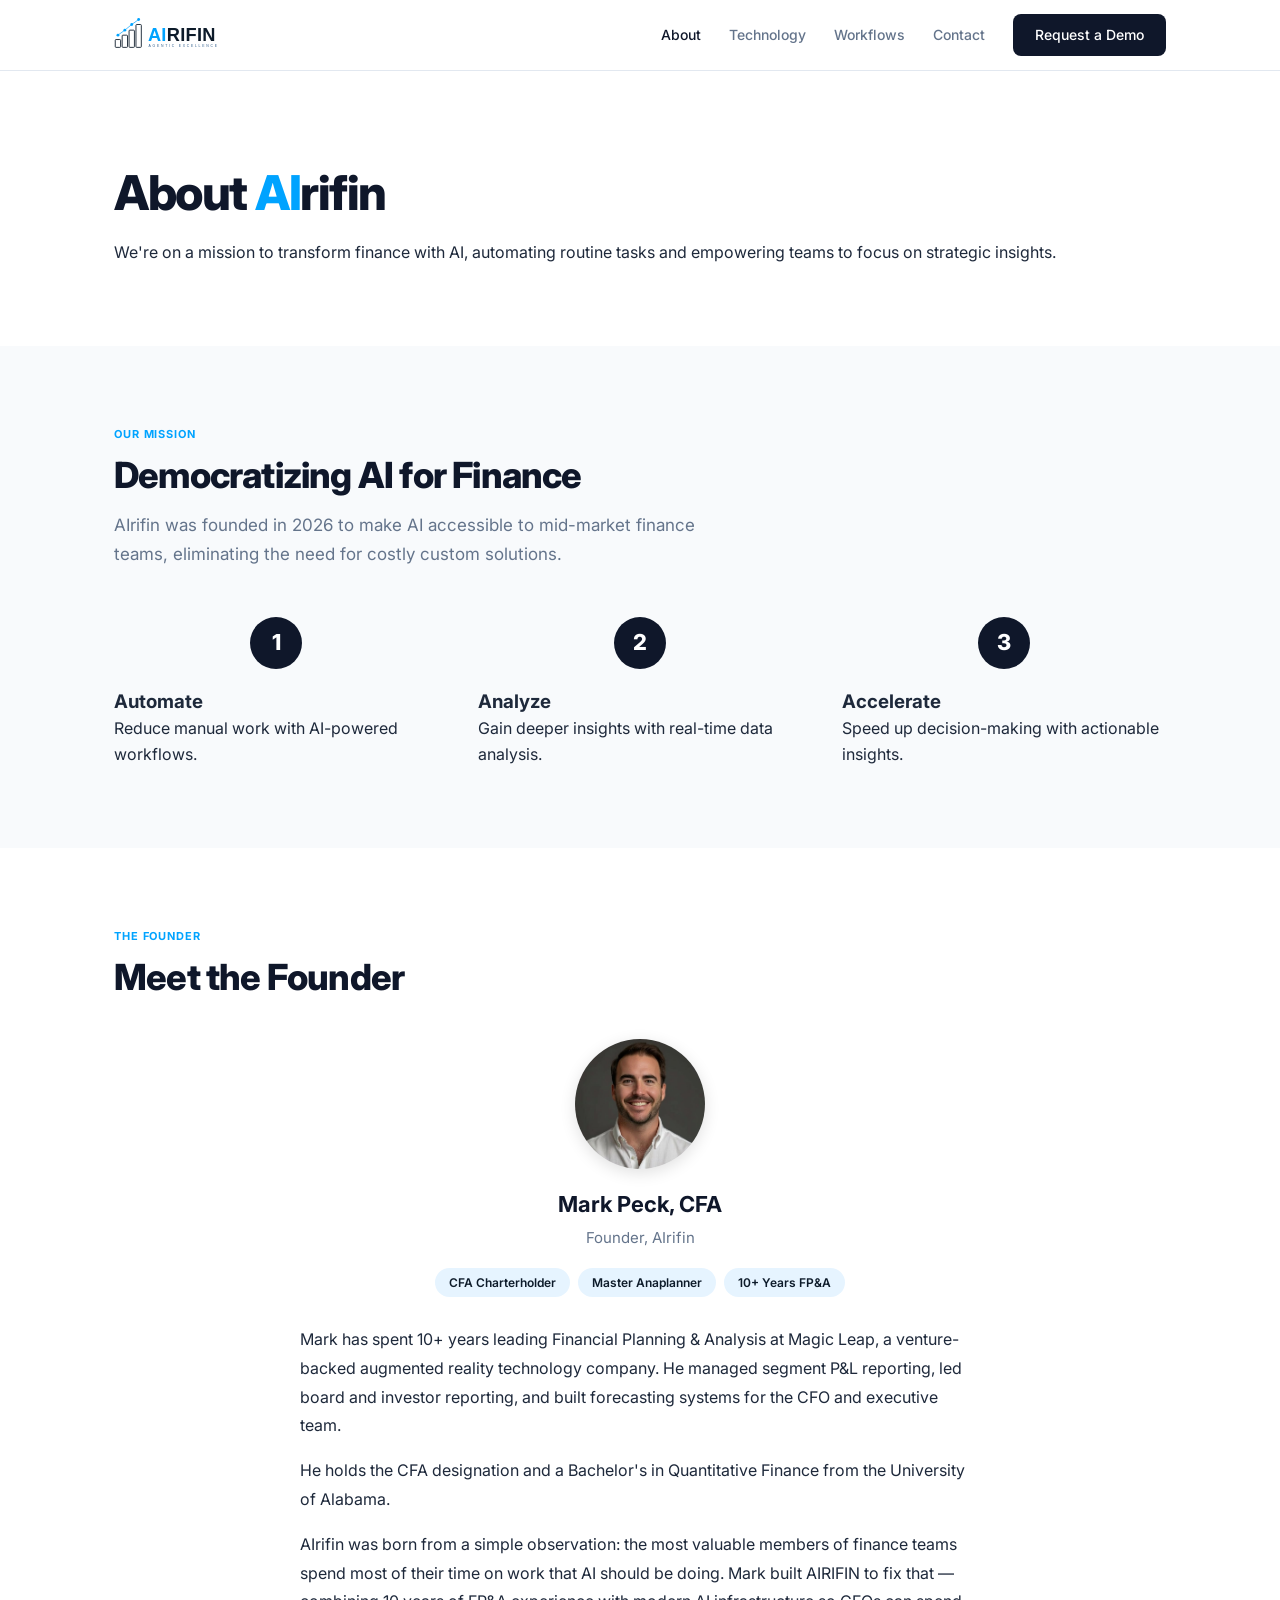
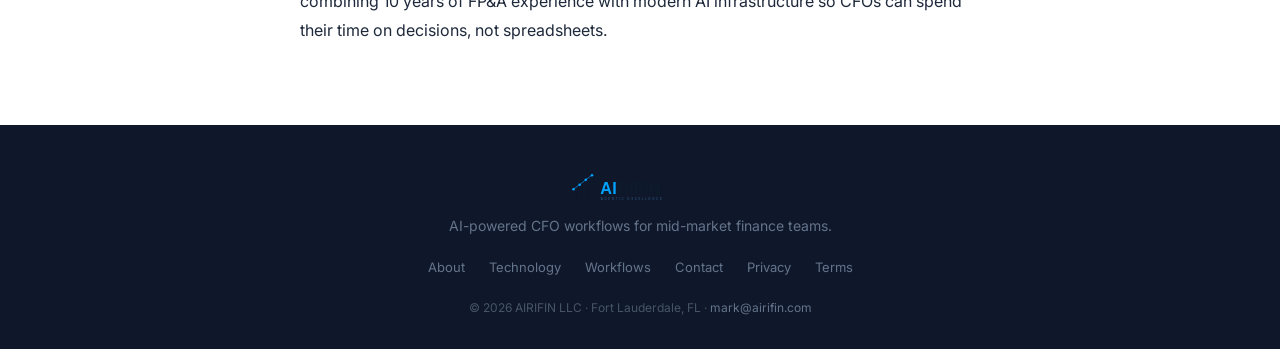
==== commit 15ae480b: "Brand update: AIRIFIN all-caps, new SVG logo, cyan/navy palette, favicon" ====
--- a/about.html
+++ b/about.html
@@ -3,17 +3,18 @@
 <head>
   <meta charset="UTF-8">
   <meta name="viewport" content="width=device-width, initial-scale=1.0">
-  <meta name="description" content="Learn about AIrifin and our mission to transform finance with AI.">
-  <title>About AIrifin - AI-Powered CFO Workflows</title>
+  <meta name="description" content="Learn about AIRIFIN and our mission to transform finance with AI.">
+  <title>About AIRIFIN - AI-Powered CFO Workflows</title>
   <link rel="preconnect" href="https://fonts.googleapis.com">
   <link rel="preconnect" href="https://fonts.gstatic.com" crossorigin>
   <link href="https://fonts.googleapis.com/css2?family=Inter:wght@300;400;500;600;700;800&display=swap" rel="stylesheet">
   <link rel="stylesheet" href="style.css">
+  <link rel="icon" type="image/png" href="favicon.png">
 </head>
 <body>
 <nav>
   <div class="container nav-inner">
-    <a href="index.html" class="nav-logo"><span style="color:#2563EB;">AI</span>rifin</a>
+    <a href="index.html" class="nav-logo"><img src="airifin-logo.svg" alt="AIRIFIN" height="36" style="display:block;"></a>
     <button class="menu-toggle" aria-label="Toggle menu">☰</button>
     <div class="nav-links">
       <a href="about.html" class="active">About</a>
@@ -29,7 +30,7 @@
   <section class="hero">
     <div class="container">
       <div>
-        <h1>About <span style="color:#2563EB;">AI</span>rifin</h1>
+        <h1>About <span style="color:#00A3FF;">AI</span>rifin</h1>
         <p>We're on a mission to transform finance with AI, automating routine tasks and empowering teams to focus on strategic insights.</p>
       </div>
     </div>
@@ -77,14 +78,14 @@
         </div>
         <p style="font-size:16px;line-height:1.8;color:#1E293B;margin-bottom:16px;text-align:left;">Mark has spent 10+ years leading Financial Planning &amp; Analysis at Magic Leap, a venture-backed augmented reality technology company. He managed segment P&amp;L reporting, led board and investor reporting, and built forecasting systems for the CFO and executive team.</p>
         <p style="font-size:16px;line-height:1.8;color:#1E293B;margin-bottom:16px;text-align:left;">He holds the CFA designation and a Bachelor's in Quantitative Finance from the University of Alabama.</p>
-        <p style="font-size:16px;line-height:1.8;color:#1E293B;text-align:left;">AIrifin was born from a simple observation: the most valuable members of finance teams spend most of their time on work that AI should be doing. Mark built AIrifin to fix that — combining 10 years of FP&amp;A experience with modern AI infrastructure so CFOs can spend their time on decisions, not spreadsheets.</p>
+        <p style="font-size:16px;line-height:1.8;color:#1E293B;text-align:left;">AIrifin was born from a simple observation: the most valuable members of finance teams spend most of their time on work that AI should be doing. Mark built AIRIFIN to fix that — combining 10 years of FP&amp;A experience with modern AI infrastructure so CFOs can spend their time on decisions, not spreadsheets.</p>
       </div>
     </div>
   </section>
 
   <footer>
   <div class="container footer-inner">
-    <div class="footer-logo"><span style="color:#60A5FA;">AI</span>rifin</div>
+    <div class="footer-logo"><img src="airifin-logo.svg" alt="AIRIFIN" height="32" style="display:block;margin:0 auto;"></div>
     <p class="footer-tagline">AI-powered CFO workflows for mid-market finance teams.</p>
     <div class="footer-links">
       <a href="about.html">About</a>
@@ -94,7 +95,7 @@
       <a href="privacy.html">Privacy</a>
       <a href="terms.html">Terms</a>
     </div>
-    <p class="footer-copy">© 2026 AIrifin LLC · Fort Lauderdale, FL · <a href="mailto:mark@airifin.com">mark@airifin.com</a></p>
+    <p class="footer-copy">© 2026 AIRIFIN LLC · Fort Lauderdale, FL · <a href="mailto:mark@airifin.com">mark@airifin.com</a></p>
   </div>
 </footer>
 
--- a/style.css
+++ b/style.css
@@ -27,7 +27,7 @@
 .section { padding: 80px 0; }
 .section-gray { background: #F8FAFC; }
 .section-navy { background: #0F172A; }
-.section-label { font-size: 11px; font-weight: 700; letter-spacing: 0.08em; text-transform: uppercase; color: #2563EB; margin-bottom: 12px; display: block; }
+.section-label { font-size: 11px; font-weight: 700; letter-spacing: 0.08em; text-transform: uppercase; color: #00A3FF; margin-bottom: 12px; display: block; }
 .section-title { font-size: 36px; font-weight: 800; color: #0F172A; letter-spacing: -0.8px; line-height: 1.15; margin-bottom: 14px; }
 .section-subtitle { font-size: 17px; color: #64748B; line-height: 1.7; max-width: 600px; margin-bottom: 48px; }
 
@@ -43,7 +43,7 @@
 .chat-header { background: #1E293B; padding: 12px 16px; display: flex; align-items: center; gap: 8px; font-size: 13px; color: #E2E8F0; font-weight: 600; }
 .chat-dot { width: 8px; height: 8px; border-radius: 50%; background: #22C55E; flex-shrink: 0; }
 .chat-messages { padding: 16px; display: flex; flex-direction: column; gap: 12px; }
-.msg-user { background: #2563EB; color: #fff; padding: 10px 14px; border-radius: 14px 14px 2px 14px; font-size: 14px; align-self: flex-end; max-width: 80%; }
+.msg-user { background: #00A3FF; color: #fff; padding: 10px 14px; border-radius: 14px 14px 2px 14px; font-size: 14px; align-self: flex-end; max-width: 80%; }
 .msg-bot { background: #1E293B; color: #E2E8F0; padding: 14px 16px; border-radius: 14px 14px 14px 2px; font-size: 13px; max-width: 90%; line-height: 1.5; }
 .msg-table { border-collapse: collapse; width: 100%; margin: 6px 0; font-size: 11.5px; }
 .msg-table th { color: #94A3B8; padding: 5px 8px; text-align: left; font-weight: 600; font-size: 10px; text-transform: uppercase; letter-spacing: 0.05em; }
@@ -65,7 +65,7 @@
 
 /* ── Badges ──────────────────────────────────────────────────── */
 .badge { display: inline-block; padding: 4px 12px; border-radius: 100px; font-size: 12px; font-weight: 600; }
-.badge-blue { background: #DBEAFE; color: #1D4ED8; }
+.badge-blue { background: #E6F4FF; color: #0D1B2A; }
 .badge-green { background: #D1FAE5; color: #065F46; }
 .badge-purple { background: #EDE9FE; color: #5B21B6; }
 .badge-orange { background: #FEF3C7; color: #92400E; }
@@ -94,7 +94,7 @@
 .founder-section { display: grid; grid-template-columns: auto 1fr; gap: 40px; align-items: start; }
 .founder-photo { width: 120px; height: 120px; border-radius: 50%; background: #0F172A; color: #fff; font-size: 24px; font-weight: 800; display: flex; align-items: center; justify-content: center; flex-shrink: 0; }
 .credential-badges { display: flex; gap: 8px; flex-wrap: wrap; margin-top: 16px; }
-.credential-badge { background: #DBEAFE; color: #1E40AF; padding: 5px 14px; border-radius: 100px; font-size: 12px; font-weight: 600; }
+.credential-badge { background: #E6F4FF; color: #0D1B2A; padding: 5px 14px; border-radius: 100px; font-size: 12px; font-weight: 600; }
 .commitment-grid { display: grid; grid-template-columns: repeat(2, 1fr); gap: 20px; }
 .commitment-item { background: #fff; border: 1px solid #E2E8F0; border-radius: 10px; padding: 20px; }
 .commitment-item h4 { font-size: 15px; font-weight: 700; color: #0F172A; margin-bottom: 6px; }
@@ -104,7 +104,7 @@
 .llm-grid { display: grid; grid-template-columns: repeat(auto-fill, minmax(200px, 1fr)); gap: 20px; }
 .llm-card { background: #fff; border: 1px solid #E2E8F0; border-radius: 12px; padding: 24px; }
 .llm-name { font-size: 16px; font-weight: 700; color: #0F172A; margin-bottom: 10px; }
-.best-for { font-size: 12px; color: #2563EB; font-weight: 600; margin-top: 12px; padding-top: 12px; border-top: 1px solid #E2E8F0; }
+.best-for { font-size: 12px; color: #00A3FF; font-weight: 600; margin-top: 12px; padding-top: 12px; border-top: 1px solid #E2E8F0; }
 .output-grid { display: grid; grid-template-columns: repeat(auto-fill, minmax(160px, 1fr)); gap: 16px; }
 .output-item { background: #F8FAFC; border: 1px solid #E2E8F0; padding: 18px; border-radius: 10px; }
 .datasource-grid { display: grid; grid-template-columns: 1fr 1fr; gap: 16px; max-width: 580px; }
@@ -117,7 +117,7 @@
 /* ── Workflows page ─────────────────────────────────────────── */
 .filter-bar { display: flex; gap: 8px; flex-wrap: wrap; margin-bottom: 36px; }
 .filter-btn { padding: 8px 18px; border-radius: 100px; border: 1px solid #E2E8F0; background: #F8FAFC; color: #475569; font-size: 13px; font-weight: 500; cursor: pointer; transition: all 0.15s; }
-.filter-btn:hover { border-color: #2563EB; color: #2563EB; }
+.filter-btn:hover { border-color: #00A3FF; color: #00A3FF; }
 .filter-btn.active { background: #0F172A; color: #fff; border-color: #0F172A; }
 .workflow-group { margin-bottom: 48px; }
 .workflow-group-header { margin-bottom: 20px; }
@@ -132,7 +132,7 @@
 .form-group { margin-bottom: 20px; }
 .form-group label { display: block; font-size: 13px; font-weight: 600; color: #1E293B; margin-bottom: 6px; }
 .form-group input, .form-group textarea { width: 100%; padding: 11px 14px; border: 1px solid #E2E8F0; border-radius: 8px; font-size: 14px; font-family: inherit; color: #1E293B; transition: border-color 0.15s; }
-.form-group input:focus, .form-group textarea:focus { outline: none; border-color: #2563EB; box-shadow: 0 0 0 3px rgba(37,99,235,0.1); }
+.form-group input:focus, .form-group textarea:focus { outline: none; border-color: #00A3FF; box-shadow: 0 0 0 3px rgba(37,99,235,0.1); }
 .form-group textarea { resize: vertical; }
 .expect-steps { display: flex; flex-direction: column; gap: 20px; }
 .expect-step { display: flex; gap: 14px; align-items: flex-start; }
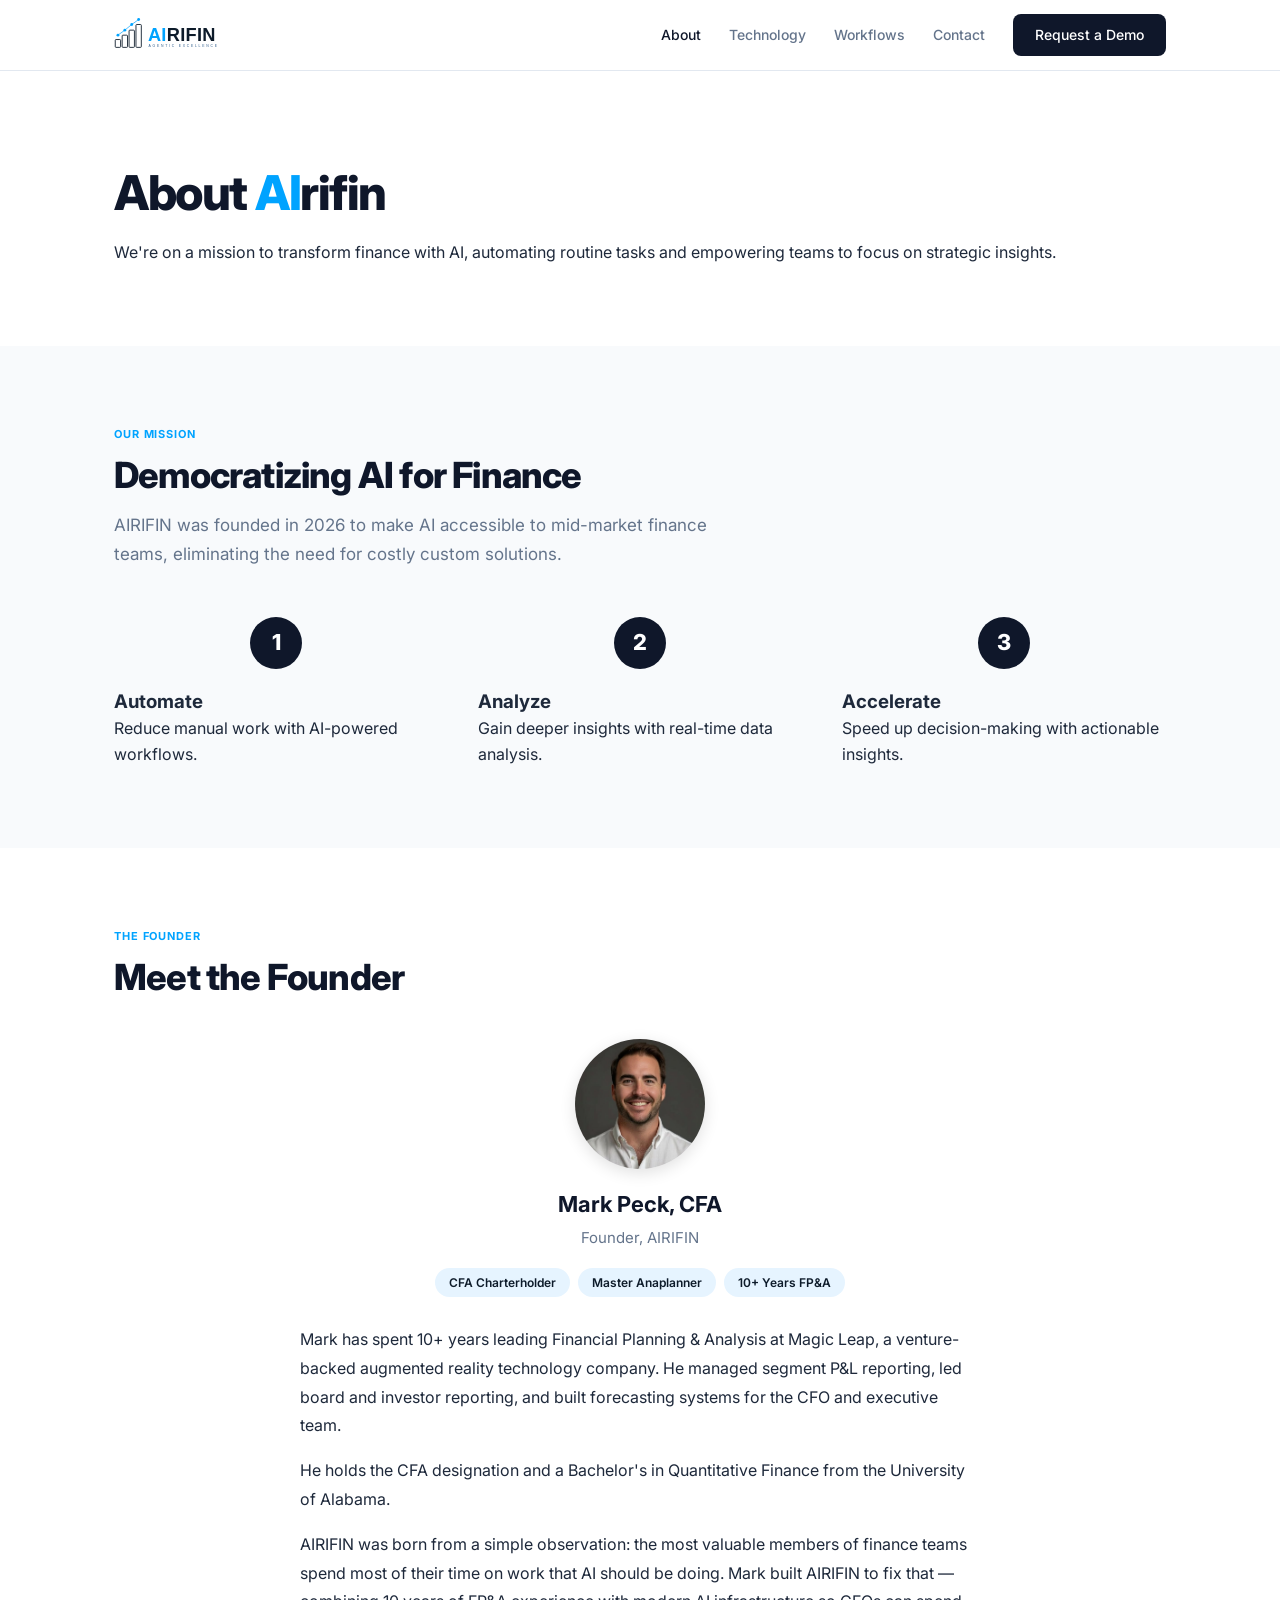
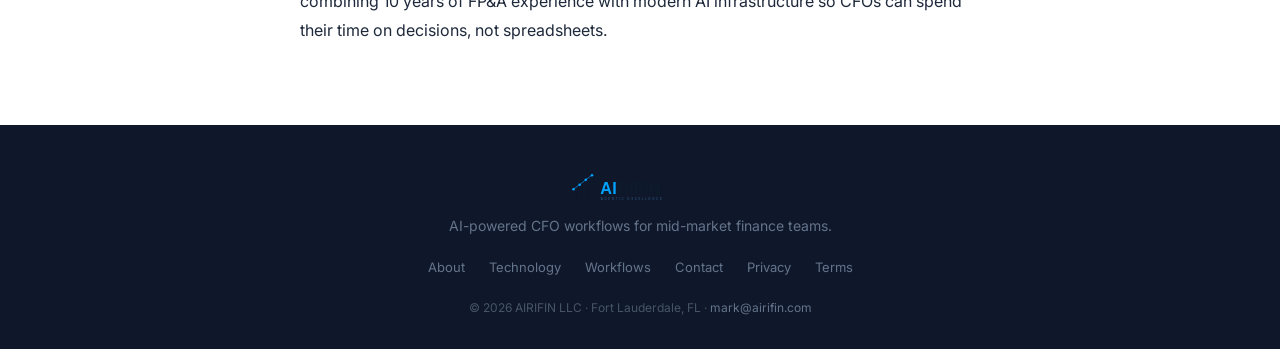
==== commit 19ffb8c5: "Fix: AIRIFIN all-caps across all pages" ====
--- a/about.html
+++ b/about.html
@@ -41,7 +41,7 @@
     <div class="container">
       <div class="section-label">Our Mission</div>
       <h2 class="section-title">Democratizing AI for Finance</h2>
-      <p class="section-subtitle">AIrifin was founded in 2026 to make AI accessible to mid-market finance teams, eliminating the need for costly custom solutions.</p>
+      <p class="section-subtitle">AIRIFIN was founded in 2026 to make AI accessible to mid-market finance teams, eliminating the need for costly custom solutions.</p>
       <div class="steps">
         <div>
           <div class="step-number">1</div>
@@ -68,9 +68,9 @@
       <p class="section-label">The Founder</p>
       <h2 class="section-title">Meet the Founder</h2>
       <div style="max-width:680px;margin:40px auto 0;text-align:center;">
-        <img src="mark-peck.jpg" alt="Mark Peck, CFA — Founder, AIrifin" style="width:130px;height:130px;border-radius:50%;object-fit:cover;object-position:center top;margin:0 auto 18px;display:block;box-shadow:0 4px 16px rgba(0,0,0,0.12);">
+        <img src="mark-peck.jpg" alt="Mark Peck, CFA — Founder, AIRIFIN" style="width:130px;height:130px;border-radius:50%;object-fit:cover;object-position:center top;margin:0 auto 18px;display:block;box-shadow:0 4px 16px rgba(0,0,0,0.12);">
         <h3 style="font-size:22px;font-weight:700;color:#0F172A;margin-bottom:4px;">Mark Peck, CFA</h3>
-        <p style="color:#64748B;font-size:15px;margin-bottom:18px;">Founder, AIrifin</p>
+        <p style="color:#64748B;font-size:15px;margin-bottom:18px;">Founder, AIRIFIN</p>
         <div class="credential-badges" style="justify-content:center;margin-bottom:28px;">
           <span class="credential-badge">CFA Charterholder</span>
           <span class="credential-badge">Master Anaplanner</span>
@@ -78,7 +78,7 @@
         </div>
         <p style="font-size:16px;line-height:1.8;color:#1E293B;margin-bottom:16px;text-align:left;">Mark has spent 10+ years leading Financial Planning &amp; Analysis at Magic Leap, a venture-backed augmented reality technology company. He managed segment P&amp;L reporting, led board and investor reporting, and built forecasting systems for the CFO and executive team.</p>
         <p style="font-size:16px;line-height:1.8;color:#1E293B;margin-bottom:16px;text-align:left;">He holds the CFA designation and a Bachelor's in Quantitative Finance from the University of Alabama.</p>
-        <p style="font-size:16px;line-height:1.8;color:#1E293B;text-align:left;">AIrifin was born from a simple observation: the most valuable members of finance teams spend most of their time on work that AI should be doing. Mark built AIRIFIN to fix that — combining 10 years of FP&amp;A experience with modern AI infrastructure so CFOs can spend their time on decisions, not spreadsheets.</p>
+        <p style="font-size:16px;line-height:1.8;color:#1E293B;text-align:left;">AIRIFIN was born from a simple observation: the most valuable members of finance teams spend most of their time on work that AI should be doing. Mark built AIRIFIN to fix that — combining 10 years of FP&amp;A experience with modern AI infrastructure so CFOs can spend their time on decisions, not spreadsheets.</p>
       </div>
     </div>
   </section>
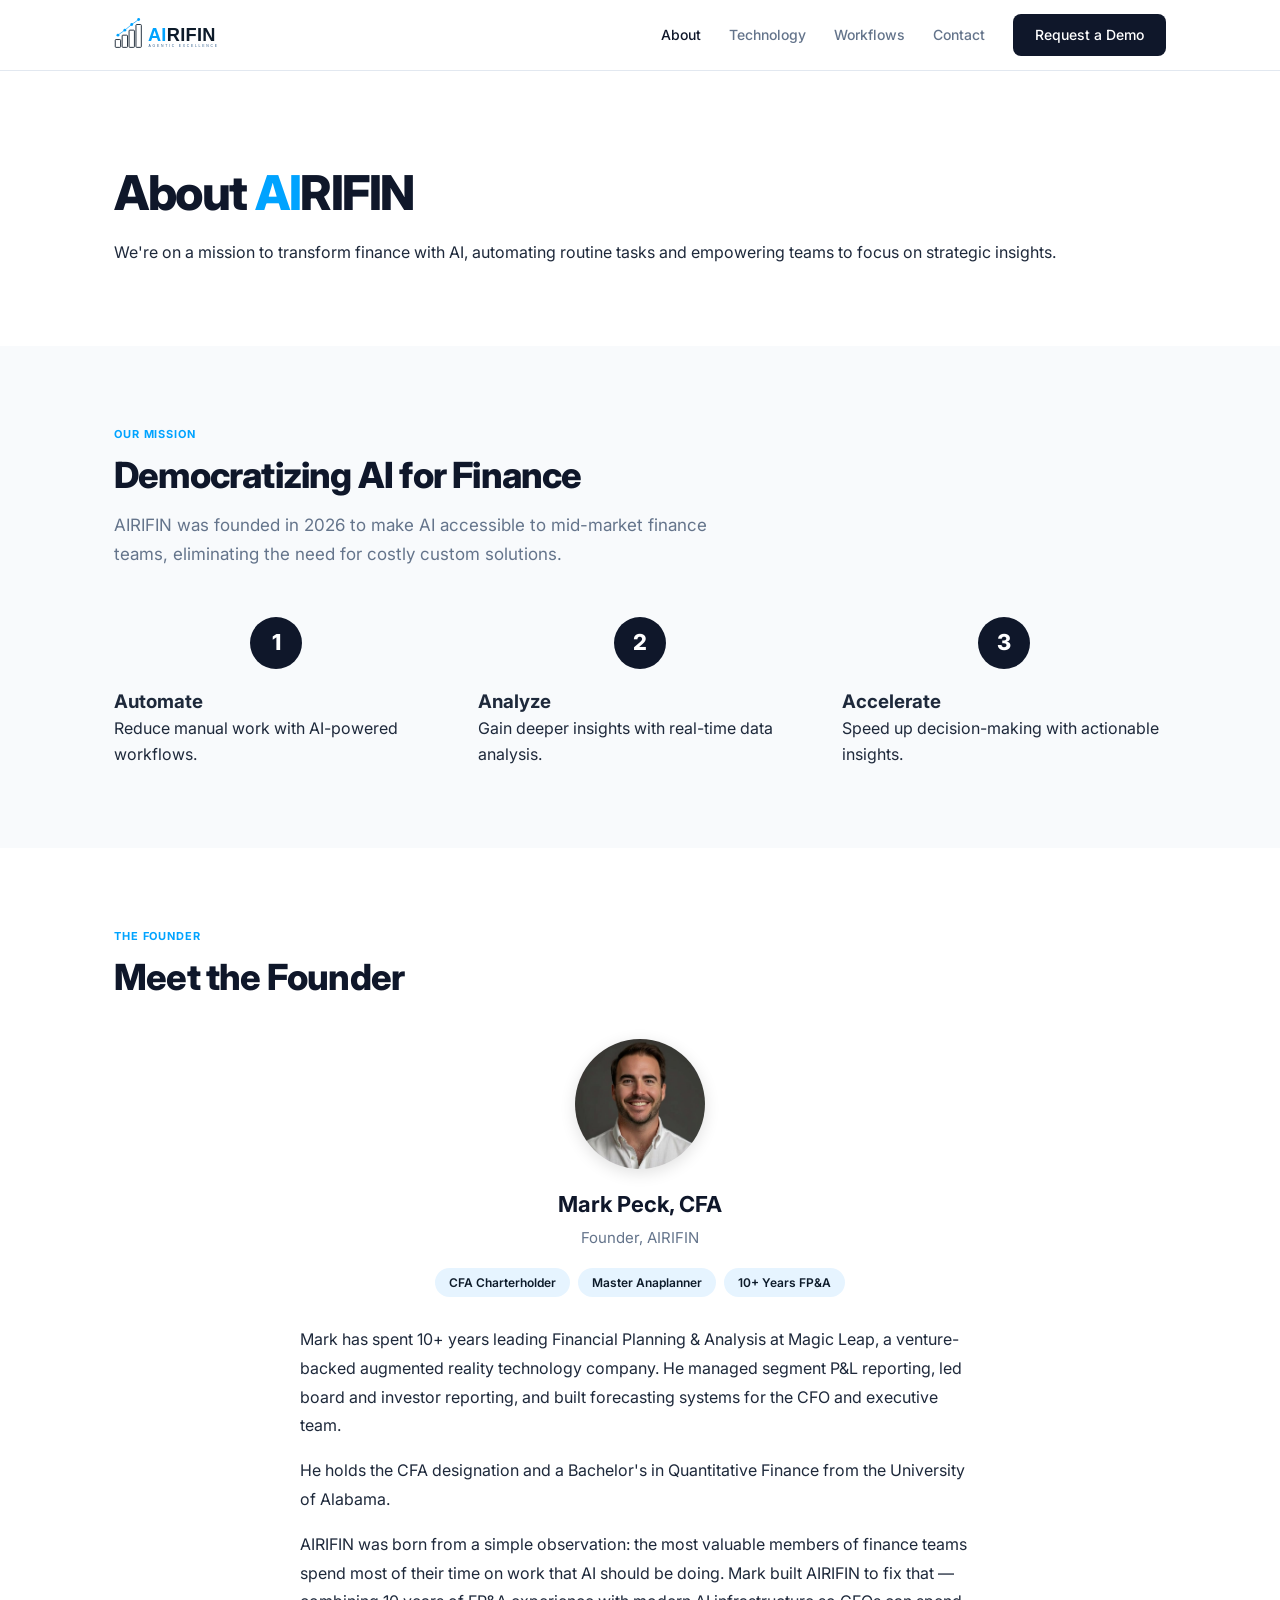
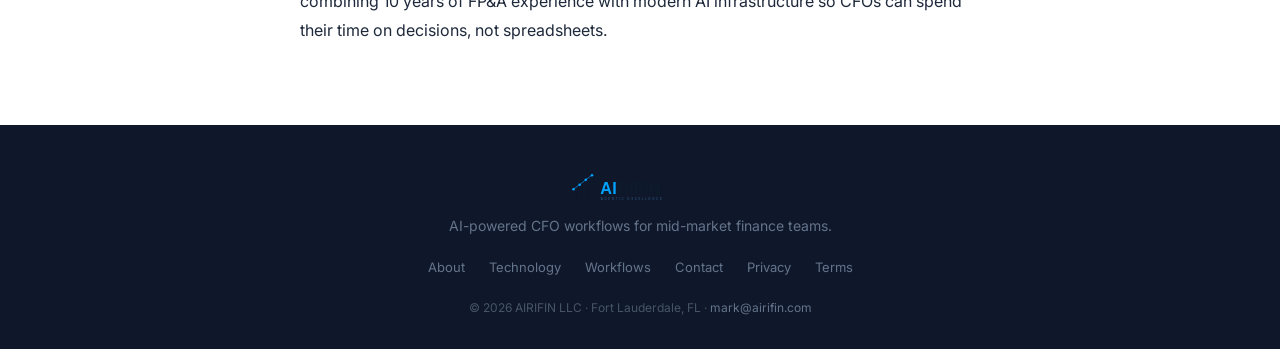
==== commit 6921fd4f: "Fix: About AIRIFIN heading case" ====
--- a/about.html
+++ b/about.html
@@ -30,7 +30,7 @@
   <section class="hero">
     <div class="container">
       <div>
-        <h1>About <span style="color:#00A3FF;">AI</span>rifin</h1>
+        <h1>About <span style="color:#00A3FF;">AI</span>RIFIN</h1>
         <p>We're on a mission to transform finance with AI, automating routine tasks and empowering teams to focus on strategic insights.</p>
       </div>
     </div>
